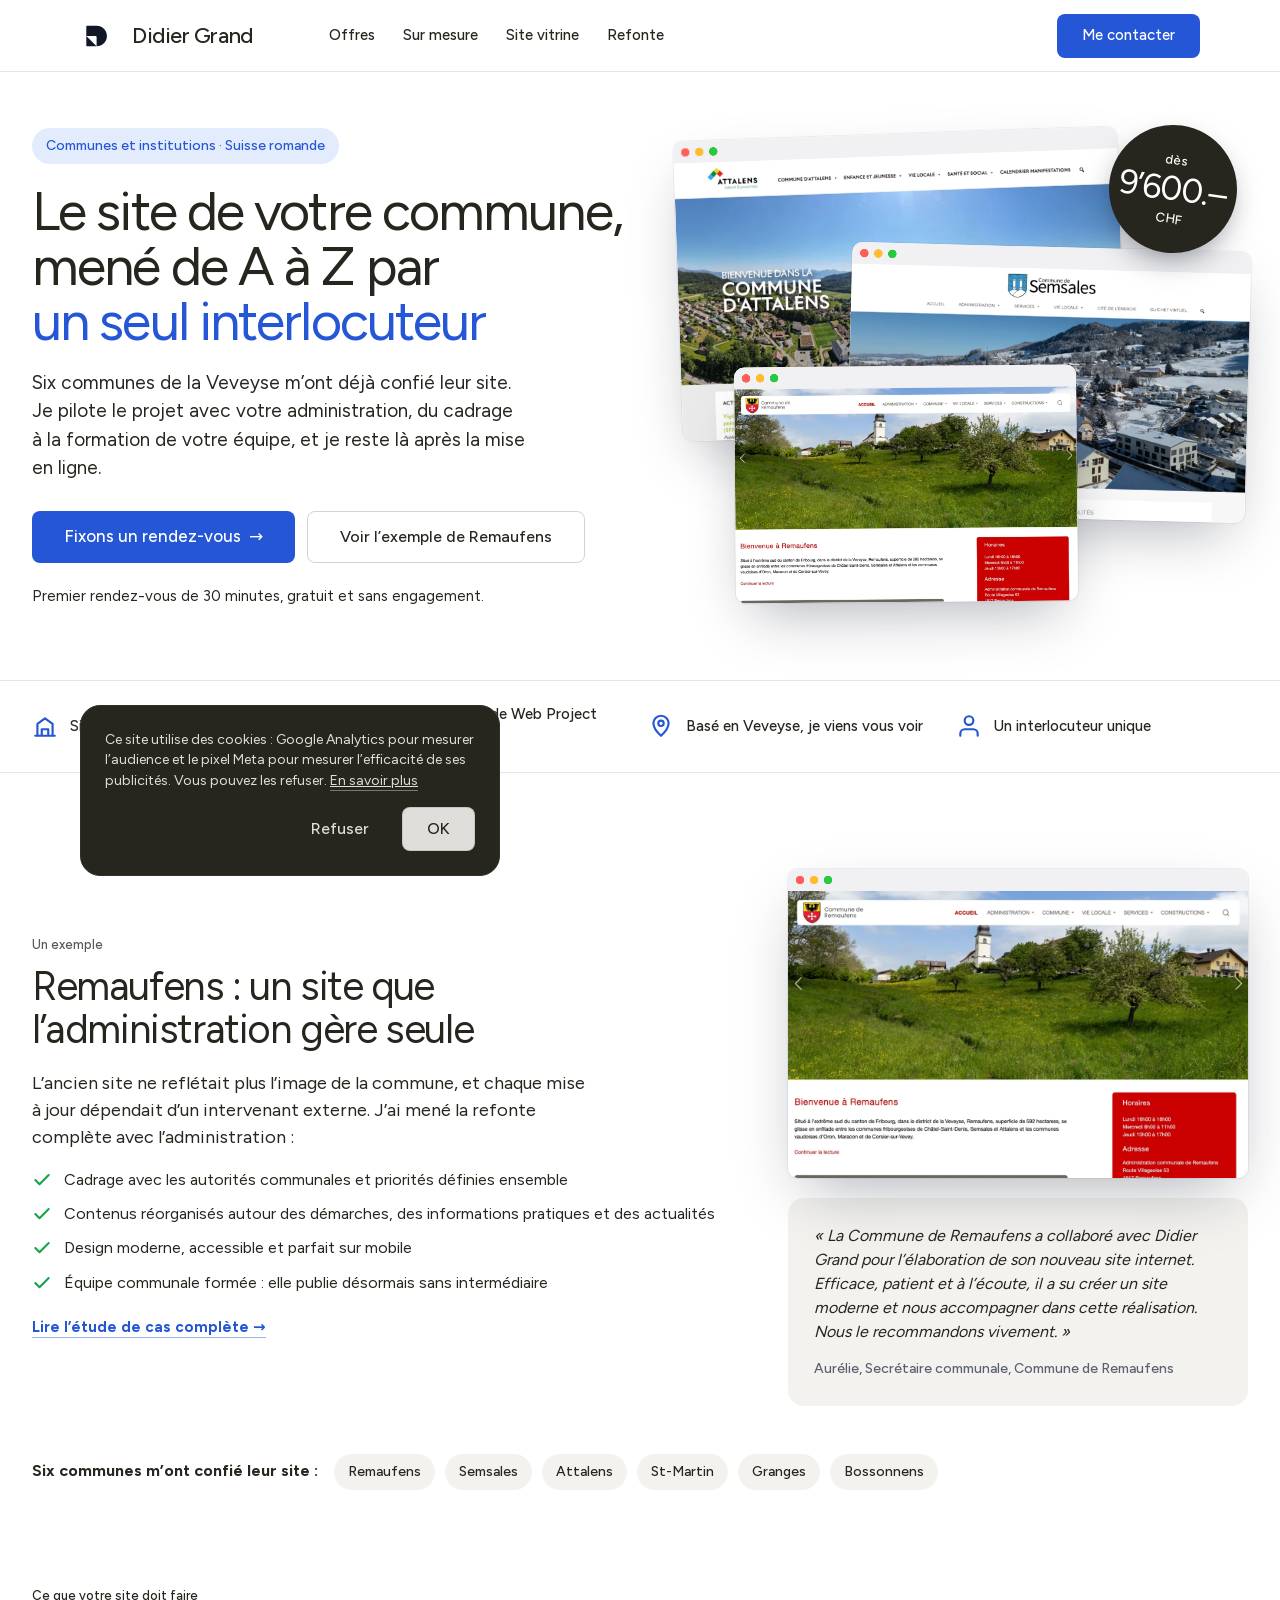
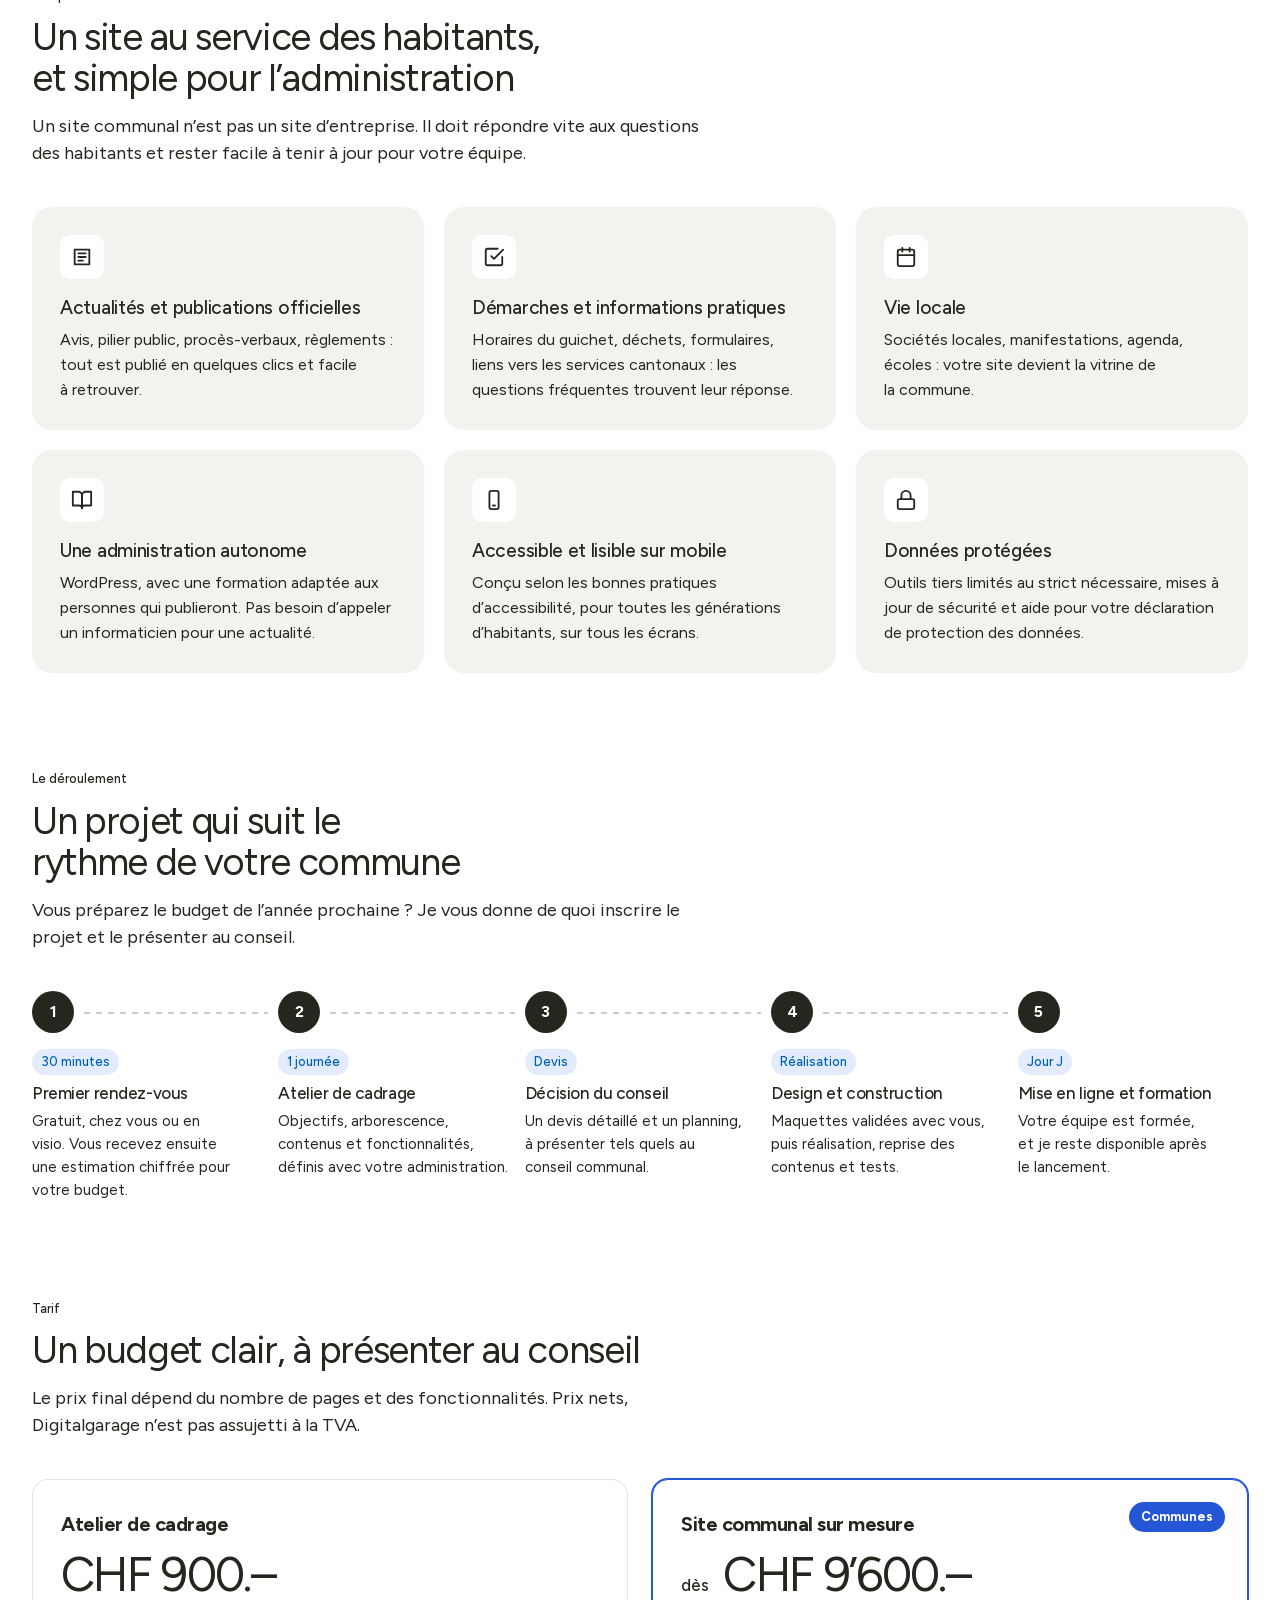
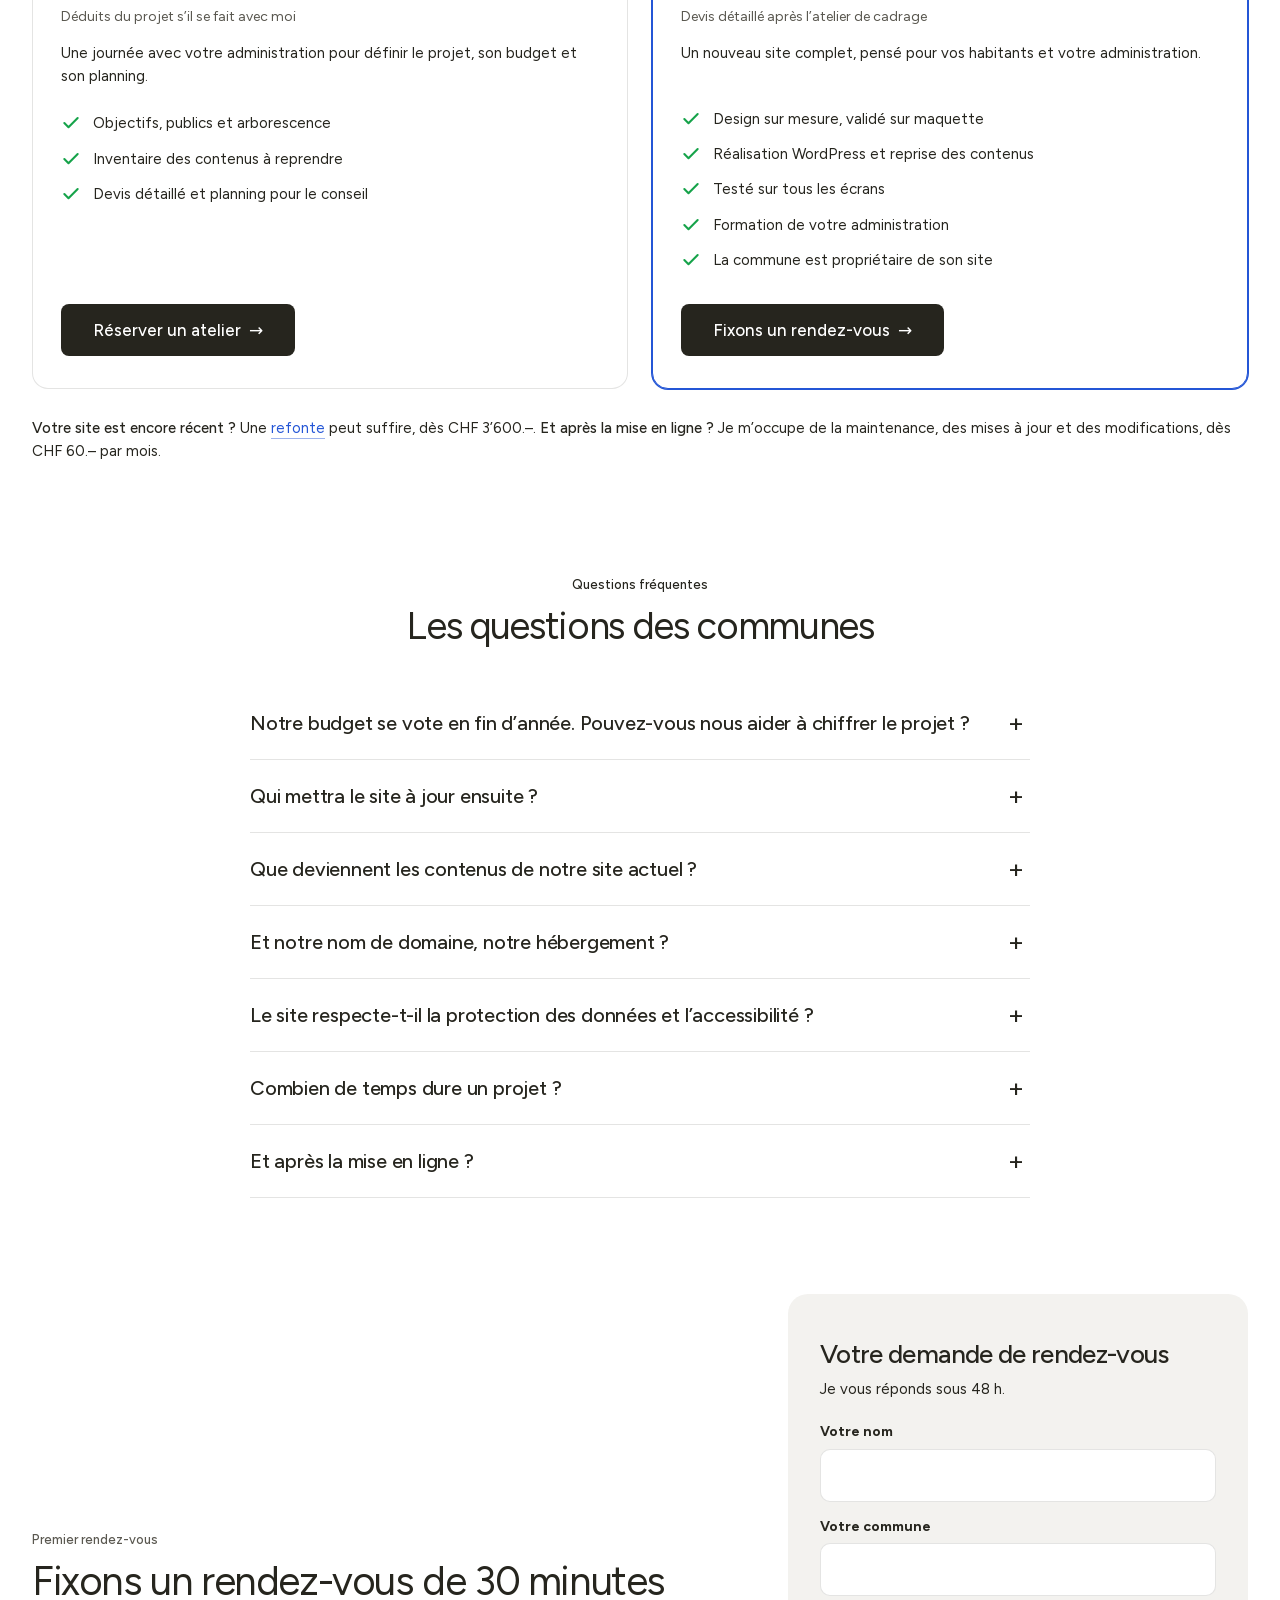
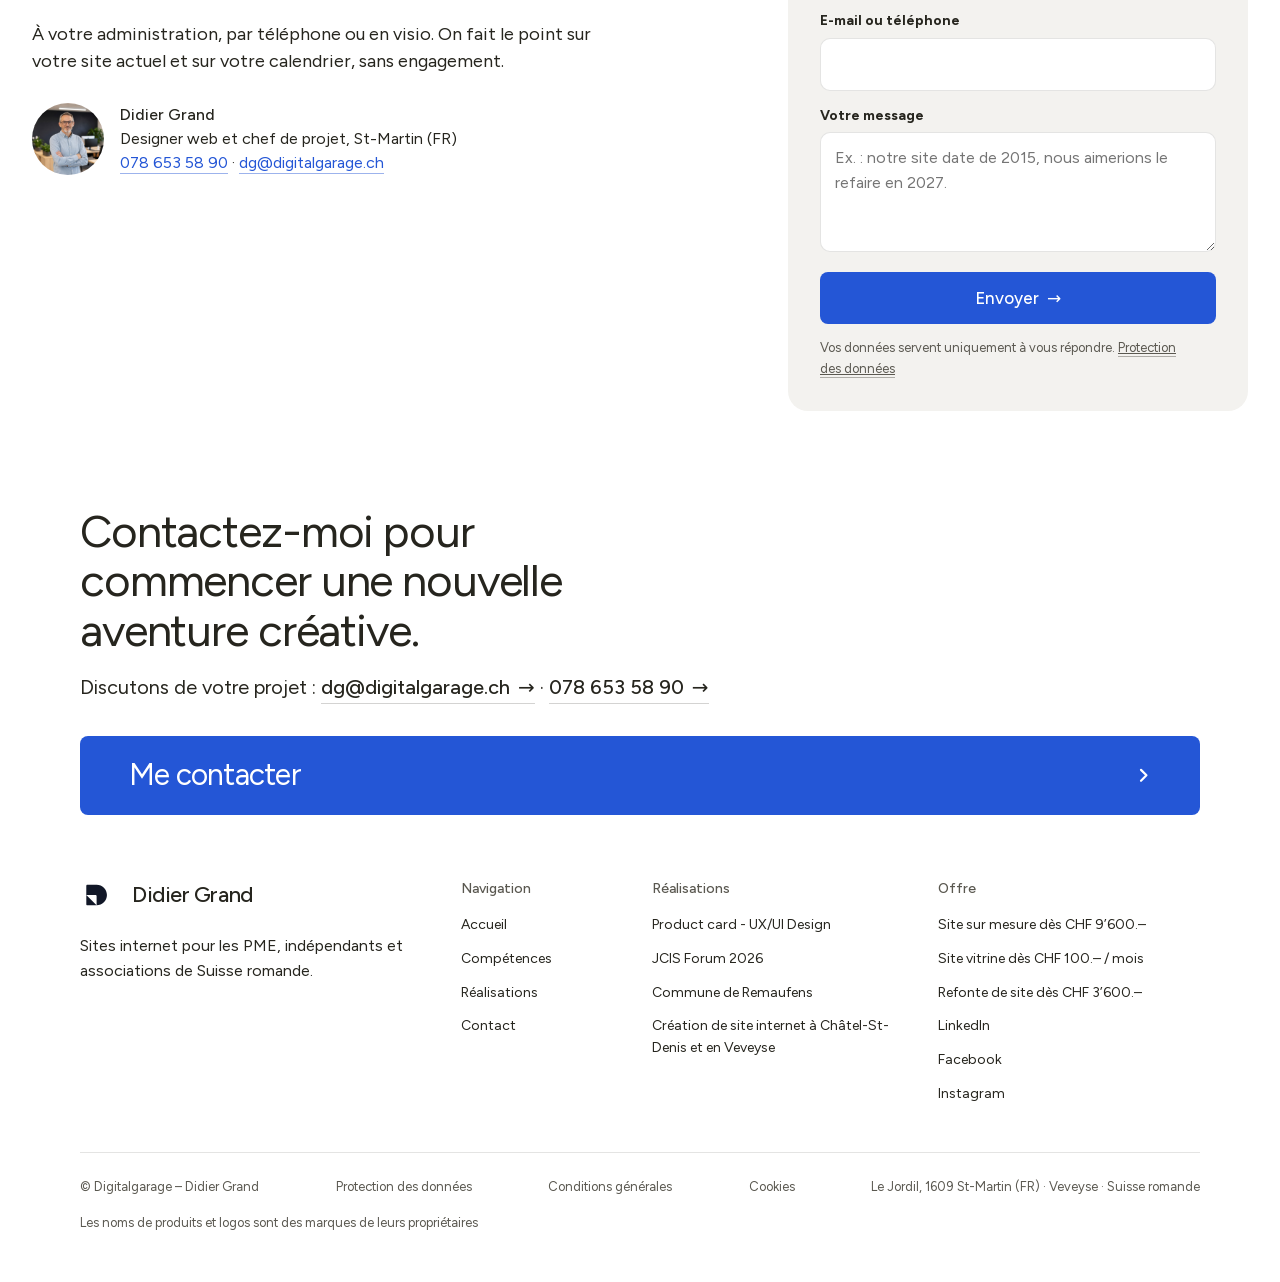
==== communes.html @ c56b4d57 "add page communes" ====
<!doctype html>
<html lang="fr" data-type="service" data-radius="soft" data-buttons="solid" data-motion>
<head>
  <meta charset="utf-8">
  <meta name="viewport" content="width=device-width, initial-scale=1">
  <title>Site internet pour communes en Suisse romande | Digitalgarage</title>
  <meta name="theme-color" content="#ffffff">
  <meta name="description" content="Création et refonte de sites internet communaux en Suisse romande : cadrage avec l’administration, design, réalisation WordPress et formation. Six communes de la Veveyse m’ont confié leur site.">
  <link rel="canonical" href="https://www.digitalgarage.ch/communes">
  <meta property="og:type" content="website">
  <meta property="og:title" content="Le site de votre commune, mené de A à Z par un seul interlocuteur">
  <meta property="og:description" content="Six communes de la Veveyse m’ont confié leur site. Cadrage, design, réalisation et formation de votre administration.">
  <meta property="og:image" content="https://www.digitalgarage.ch/images/og-image.png">
  <meta property="og:url" content="https://www.digitalgarage.ch/communes">
  <meta name="twitter:card" content="summary_large_image">
  <link rel="icon" href="images/favicon.png">
  <link rel="apple-touch-icon" href="images/apple-touch-icon.png">
  <link rel="preload" href="assets/fonts/figtree-latin.woff2" as="font" type="font/woff2" crossorigin>
<link rel="stylesheet" href="assets/fonts/figtree.css">
  <link rel="stylesheet" href="css/vitrine.css?v=18">
  <link rel="stylesheet" href="css/vitrine-theme.css?v=5">
  <script type="application/ld+json">
  {
    "@context": "https://schema.org",
    "@type": "Service",
    "name": "Site internet pour communes",
    "serviceType": "Conception, refonte et gestion de projet de sites communaux",
    "provider": {"@id": "https://www.digitalgarage.ch/#entreprise", "@type": "ProfessionalService", "name": "Digitalgarage", "url": "https://www.digitalgarage.ch/", "telephone": "+41786535890", "email": "dg@digitalgarage.ch", "address": {"@type": "PostalAddress", "addressLocality": "St-Martin", "postalCode": "1609", "addressRegion": "FR", "addressCountry": "CH"}},
    "areaServed": ["Veveyse", "Gruyère", "Glâne", "Canton de Fribourg", "Riviera vaudoise", "Canton de Vaud", "Suisse romande"],
    "audience": { "@type": "Audience", "audienceType": "Communes et institutions publiques" },
    "offers": [
      { "@type": "Offer", "name": "Atelier de cadrage", "price": "900", "priceCurrency": "CHF", "description": "Une journée, déduite si le projet se fait" },
      { "@type": "Offer", "name": "Site communal sur mesure", "price": "9600", "priceCurrency": "CHF", "description": "Prix plancher, devis détaillé après l’atelier de cadrage" }
    ]
  }
  </script>
  <script type="application/ld+json">
{
  "@context": "https://schema.org",
  "@type": "FAQPage",
  "mainEntity": [
    {
      "@type": "Question",
      "name": "Notre budget se vote en fin d’année. Pouvez-vous nous aider à chiffrer le projet ?",
      "acceptedAnswer": {
        "@type": "Answer",
        "text": "Oui. Après un premier rendez-vous, je vous donne une estimation chiffrée pour inscrire le projet au budget. Après l’atelier de cadrage, vous recevez un devis détaillé et un planning que vous pouvez présenter tels quels au conseil communal."
      }
    },
    {
      "@type": "Question",
      "name": "Qui mettra le site à jour ensuite ?",
      "acceptedAnswer": {
        "@type": "Answer",
        "text": "Votre administration. Le site est construit avec WordPress et je forme les personnes qui publieront les actualités, les documents et les avis officiels. C’est ce que fait aujourd’hui l’administration de Remaufens, sans intermédiaire."
      }
    },
    {
      "@type": "Question",
      "name": "Que deviennent les contenus de notre site actuel ?",
      "acceptedAnswer": {
        "@type": "Answer",
        "text": "On les passe en revue ensemble pendant l’atelier de cadrage : ce qui est repris, ce qui est réécrit, ce qui peut disparaître. Je me charge ensuite de l’intégration dans le nouveau site."
      }
    },
    {
      "@type": "Question",
      "name": "Et notre nom de domaine, notre hébergement ?",
      "acceptedAnswer": {
        "@type": "Answer",
        "text": "Vous gardez votre adresse actuelle (par exemple votre-commune.ch). Je m’occupe de la mise en ligne, sur votre hébergement ou sur un hébergement en Suisse."
      }
    },
    {
      "@type": "Question",
      "name": "Le site respecte-t-il la protection des données et l’accessibilité ?",
      "acceptedAnswer": {
        "@type": "Answer",
        "text": "Le site est conçu selon les bonnes pratiques d’accessibilité (contrastes, tailles de texte, navigation au clavier) et adapté aux mobiles. Côté données, je limite les outils tiers au strict nécessaire et je vous aide à mettre à jour votre déclaration de protection des données."
      }
    },
    {
      "@type": "Question",
      "name": "Combien de temps dure un projet ?",
      "acceptedAnswer": {
        "@type": "Answer",
        "text": "Cela dépend de la taille du site et de la disponibilité des contenus. Le planning est fixé pendant l’atelier de cadrage, en tenant compte de vos séances de conseil et de vos échéances."
      }
    },
    {
      "@type": "Question",
      "name": "Et après la mise en ligne ?",
      "acceptedAnswer": {
        "@type": "Answer",
        "text": "Je reste disponible pour la maintenance, les mises à jour et les modifications, dès CHF 60.– par mois. Vous pouvez aussi tout gérer vous-même."
      }
    }
  ]
}
  </script>
  <!-- Pixel Meta de cette page (vide = désactivé). Chargé par js/consent.js après accord du visiteur. -->
  <script>window.META_PIXEL_ID = "29340630575566348";</script>
  <script src="js/consent.js?v=3" defer></script>
</head>
<body class="lp">

<header class="nav">
  <div class="wrap nav__bar">
    <a class="skip-link" href="#top">Aller au contenu</a>
    <a class="nav__logo" href="./" aria-label="Accueil Digitalgarage">
      <svg viewBox="0 0 45 45" aria-hidden="true"><circle cx="22.5" cy="22.5" r="22.5" fill="#fff"/><path d="M8.842 35.587c0 .8.65 1.45 1.45 1.45h13.069L8.842 22.518Z" fill="#111727"/><path d="M23.361 7.998H10.292c-.8 0-1.45.65-1.45 1.45v13.07h13.069c.8 0 1.45.65 1.45 1.45v13.069c8.016 0 14.52-6.504 14.52-14.52 0-8.015-6.504-14.519-14.52-14.519" fill="#111727"/></svg><span class="nav__name">Didier Grand</span></a>
    <nav class="nav__links" aria-label="Navigation principale">
      <div class="nav__item"><a class="nav__link" href="./#offres">Offres</a></div>
      <div class="nav__item"><a class="nav__link" href="site-sur-mesure">Sur mesure</a></div>
      <div class="nav__item"><a class="nav__link" href="site-vitrine">Site vitrine</a></div>
      <div class="nav__item"><a class="nav__link" href="refonte">Refonte</a></div>
          </nav>
    <div class="nav__actions">
      <a class="btn btn--primary" href="contact">Me contacter</a>
    </div>
    <button class="nav__toggle" type="button" aria-expanded="false" aria-label="Menu">
      <svg width="18" height="18" viewBox="0 0 18 18" aria-hidden="true"><path d="M2 5h14M2 13h14" stroke="currentColor" stroke-width="1.6" stroke-linecap="round"/></svg>
    </button>
  </div>
</header>

<main id="top">

  <!-- ============ HERO ============ -->
  <section class="lp-hero">
    <div class="lp-wrap grid">
      <div>
        <span class="chip accent">Communes et institutions · Suisse romande</span>
        <h1>Le site de votre commune, mené de A à Z par <span class="price">un seul interlocuteur</span></h1>
        <p class="sub">Six communes de la Veveyse m’ont déjà confié leur site. Je pilote le projet avec votre administration, du cadrage à la formation de votre équipe, et je reste là après la mise en ligne.</p>
        <div class="actions">
          <a class="btn btn-lg btn-arrow js-cta" data-cta="hero" href="#contact">Fixons un rendez-vous</a>
          <a class="btn-ghost" href="#remaufens">Voir l’exemple de Remaufens</a>
        </div>
        <p class="has-site">Premier rendez-vous de 30 minutes, gratuit et sans engagement.</p>
      </div>

      <div class="stack" aria-hidden="true">
        <div class="browser b1"><img src="images/vitrine/attalens.webp" alt=""></div>
        <div class="browser b2"><img src="images/vitrine/semsales.webp" alt=""></div>
        <div class="browser b3"><img src="images/vitrine/remaufens.webp" alt=""></div>
        <div class="price-badge"><div><span>dès</span><b>9’600.–</b><span>CHF</span></div></div>
      </div>
    </div>
  </section>

  <!-- ============ ATOUTS ============ -->
  <section class="trust" aria-label="Pourquoi me confier le site de votre commune">
    <div class="lp-wrap">
      <ul>
        <li><svg viewBox="0 0 24 24" fill="none" stroke="currentColor" stroke-width="2" stroke-linecap="round" stroke-linejoin="round" aria-hidden="true"><path d="M3 21h18M5 21V10l7-5 7 5v11M9 21v-6h6v6"/></svg>Six communes m’ont confié leur site</li>
        <li><svg viewBox="0 0 24 24" fill="none" stroke="currentColor" stroke-width="2" stroke-linecap="round" stroke-linejoin="round" aria-hidden="true"><path d="M22 10 12 5 2 10l10 5 10-5z"/><path d="M6 12v5c3 2 9 2 12 0v-5"/></svg>Diplôme fédéral de Web Project Manager</li>
        <li><svg viewBox="0 0 24 24" fill="none" stroke="currentColor" stroke-width="2" stroke-linecap="round" stroke-linejoin="round" aria-hidden="true"><path d="M12 21s-7-6.2-7-11.5a7 7 0 0 1 14 0C19 14.8 12 21 12 21z"/><circle cx="12" cy="9.5" r="2.5"/></svg>Basé en Veveyse, je viens vous voir</li>
        <li><svg viewBox="0 0 24 24" fill="none" stroke="currentColor" stroke-width="2" stroke-linecap="round" stroke-linejoin="round" aria-hidden="true"><path d="M20 21v-2a4 4 0 0 0-4-4H8a4 4 0 0 0-4 4v2"/><circle cx="12" cy="7" r="4"/></svg>Un interlocuteur unique</li>
      </ul>
    </div>
  </section>

  <!-- ============ REMAUFENS ============ -->
  <section class="lp-section" id="remaufens">
    <div class="lp-wrap refonte">
      <div class="refonte-txt">
        <p class="eyebrow-sm">Un exemple</p>
        <h2>Remaufens&nbsp;: un site que l’administration gère seule</h2>
        <p class="lead">L’ancien site ne reflétait plus l’image de la commune, et chaque mise à jour dépendait d’un intervenant externe. J’ai mené la refonte complète avec l’administration&nbsp;:</p>
        <ul class="gets"><li><svg viewBox="0 0 24 24" fill="none" stroke="currentColor" stroke-width="2.5" stroke-linecap="round" stroke-linejoin="round" aria-hidden="true"><path d="M20 6 9 17l-5-5"/></svg><span>Cadrage avec les autorités communales et priorités définies ensemble</span></li><li><svg viewBox="0 0 24 24" fill="none" stroke="currentColor" stroke-width="2.5" stroke-linecap="round" stroke-linejoin="round" aria-hidden="true"><path d="M20 6 9 17l-5-5"/></svg><span>Contenus réorganisés autour des démarches, des informations pratiques et des actualités</span></li><li><svg viewBox="0 0 24 24" fill="none" stroke="currentColor" stroke-width="2.5" stroke-linecap="round" stroke-linejoin="round" aria-hidden="true"><path d="M20 6 9 17l-5-5"/></svg><span>Design moderne, accessible et parfait sur mobile</span></li><li><svg viewBox="0 0 24 24" fill="none" stroke="currentColor" stroke-width="2.5" stroke-linecap="round" stroke-linejoin="round" aria-hidden="true"><path d="M20 6 9 17l-5-5"/></svg><span>Équipe communale formée&nbsp;: elle publie désormais sans intermédiaire</span></li></ul>
        <p class="has-site" style="margin-top:22px"><a href="remaufens">Lire l’étude de cas complète →</a></p>
      </div>
      <div class="case-side">
        <a class="work" href="remaufens"><div class="browser"><img src="images/vitrine/remaufens.webp" alt="Site de la Commune de Remaufens" loading="lazy" width="1200" height="824"></div></a>
        <figure class="q">
          <blockquote>«&nbsp;La Commune de Remaufens a collaboré avec Didier Grand pour l’élaboration de son nouveau site internet. Efficace, patient et à l’écoute, il a su créer un site moderne et nous accompagner dans cette réalisation. Nous le recommandons vivement.&nbsp;»</blockquote>
          <figcaption>Aurélie, Secrétaire communale, Commune de Remaufens</figcaption>
        </figure>
      </div>
    </div>
    <div class="lp-wrap">
      <div class="communes">
        <span>Six communes m’ont confié leur site&nbsp;:</span>
        <span class="chip">Remaufens</span><span class="chip">Semsales</span><span class="chip">Attalens</span><span class="chip">St-Martin</span><span class="chip">Granges</span><span class="chip">Bossonnens</span>
      </div>
    </div>
  </section>

  <!-- ============ CE QU'UN SITE COMMUNAL DOIT FAIRE ============ -->
  <section class="lp-section" id="besoins">
    <div class="lp-wrap">
      <div class="lp-head">
        <p class="eyebrow-sm">Ce que votre site doit faire</p>
        <h2>Un site au service des habitants, et simple pour l’administration</h2>
        <p>Un site communal n’est pas un site d’entreprise. Il doit répondre vite aux questions des habitants et rester facile à tenir à jour pour votre équipe.</p>
      </div>
      <div class="features">
        <article class="feature">
          <div class="ico"><svg viewBox="0 0 24 24" fill="none" stroke="currentColor" stroke-width="2" stroke-linecap="round" stroke-linejoin="round" aria-hidden="true"><path d="M4 4h16v16H4z"/><path d="M8 8h8M8 12h8M8 16h5"/></svg></div>
          <h3>Actualités et publications officielles</h3>
          <p>Avis, pilier public, procès-verbaux, règlements&nbsp;: tout est publié en quelques clics et facile à retrouver.</p>
        </article>
        <article class="feature">
          <div class="ico"><svg viewBox="0 0 24 24" fill="none" stroke="currentColor" stroke-width="2" stroke-linecap="round" stroke-linejoin="round" aria-hidden="true"><path d="M9 11l3 3L22 4"/><path d="M21 12v7a2 2 0 0 1-2 2H5a2 2 0 0 1-2-2V5a2 2 0 0 1 2-2h11"/></svg></div>
          <h3>Démarches et informations pratiques</h3>
          <p>Horaires du guichet, déchets, formulaires, liens vers les services cantonaux&nbsp;: les questions fréquentes trouvent leur réponse.</p>
        </article>
        <article class="feature">
          <div class="ico"><svg viewBox="0 0 24 24" fill="none" stroke="currentColor" stroke-width="2" stroke-linecap="round" stroke-linejoin="round" aria-hidden="true"><rect x="3" y="4" width="18" height="18" rx="2"/><path d="M16 2v4M8 2v4M3 10h18"/></svg></div>
          <h3>Vie locale</h3>
          <p>Sociétés locales, manifestations, agenda, écoles&nbsp;: votre site devient la vitrine de la commune.</p>
        </article>
        <article class="feature">
          <div class="ico"><svg viewBox="0 0 24 24" fill="none" stroke="currentColor" stroke-width="2" stroke-linecap="round" stroke-linejoin="round" aria-hidden="true"><path d="M2 3h6a4 4 0 0 1 4 4v14a3 3 0 0 0-3-3H2z"/><path d="M22 3h-6a4 4 0 0 0-4 4v14a3 3 0 0 1 3-3h7z"/></svg></div>
          <h3>Une administration autonome</h3>
          <p>WordPress, avec une formation adaptée aux personnes qui publieront. Pas besoin d’appeler un informaticien pour une actualité.</p>
        </article>
        <article class="feature">
          <div class="ico"><svg viewBox="0 0 24 24" fill="none" stroke="currentColor" stroke-width="2" stroke-linecap="round" stroke-linejoin="round" aria-hidden="true"><rect x="7" y="2" width="10" height="20" rx="2"/><path d="M11 18h2"/></svg></div>
          <h3>Accessible et lisible sur mobile</h3>
          <p>Conçu selon les bonnes pratiques d’accessibilité, pour toutes les générations d’habitants, sur tous les écrans.</p>
        </article>
        <article class="feature">
          <div class="ico"><svg viewBox="0 0 24 24" fill="none" stroke="currentColor" stroke-width="2" stroke-linecap="round" stroke-linejoin="round" aria-hidden="true"><rect x="3" y="11" width="18" height="11" rx="2"/><path d="M7 11V7a5 5 0 0 1 10 0v4"/></svg></div>
          <h3>Données protégées</h3>
          <p>Outils tiers limités au strict nécessaire, mises à jour de sécurité et aide pour votre déclaration de protection des données.</p>
        </article>
      </div>
    </div>
  </section>

  <!-- ============ DÉROULEMENT ============ -->
  <section class="lp-section" id="deroulement">
    <div class="lp-wrap">
      <div class="lp-head">
        <p class="eyebrow-sm">Le déroulement</p>
        <h2>Un projet qui suit le rythme de votre commune</h2>
        <p>Vous préparez le budget de l’année prochaine&nbsp;? Je vous donne de quoi inscrire le projet et le présenter au conseil.</p>
      </div>
      <ol class="steps">
        <li class="step"><span class="when">30 minutes</span><h3>Premier rendez-vous</h3><p>Gratuit, chez vous ou en visio. Vous recevez ensuite une estimation chiffrée pour votre budget.</p></li>
        <li class="step"><span class="when">1 journée</span><h3>Atelier de cadrage</h3><p>Objectifs, arborescence, contenus et fonctionnalités, définis avec votre administration.</p></li>
        <li class="step"><span class="when">Devis</span><h3>Décision du conseil</h3><p>Un devis détaillé et un planning, à présenter tels quels au conseil communal.</p></li>
        <li class="step"><span class="when">Réalisation</span><h3>Design et construction</h3><p>Maquettes validées avec vous, puis réalisation, reprise des contenus et tests.</p></li>
        <li class="step"><span class="when">Jour J</span><h3>Mise en ligne et formation</h3><p>Votre équipe est formée, et je reste disponible après le lancement.</p></li>
      </ol>
    </div>
  </section>

  <!-- ============ TARIF ============ -->
  <section class="lp-section" id="tarif">
    <div class="lp-wrap">
      <div class="lp-head">
        <p class="eyebrow-sm">Tarif</p>
        <h2>Un budget clair, à présenter au conseil</h2>
        <p>Le prix final dépend du nombre de pages et des fonctionnalités. Prix nets, Digitalgarage n’est pas assujetti à la TVA.</p>
      </div>
      <div class="pricing pricing--duo">
        <div class="plan">
          <h3>Atelier de cadrage</h3>
          <div class="amount">CHF 900.–</div>
          <p class="billing">Déduits du projet s’il se fait avec moi</p>
          <p class="desc">Une journée avec votre administration pour définir le projet, son budget et son planning.</p>
          <ul><li><svg viewBox="0 0 24 24" fill="none" stroke="currentColor" stroke-width="2.5" stroke-linecap="round" stroke-linejoin="round" aria-hidden="true"><path d="M20 6 9 17l-5-5"/></svg><span>Objectifs, publics et arborescence</span></li><li><svg viewBox="0 0 24 24" fill="none" stroke="currentColor" stroke-width="2.5" stroke-linecap="round" stroke-linejoin="round" aria-hidden="true"><path d="M20 6 9 17l-5-5"/></svg><span>Inventaire des contenus à reprendre</span></li><li><svg viewBox="0 0 24 24" fill="none" stroke="currentColor" stroke-width="2.5" stroke-linecap="round" stroke-linejoin="round" aria-hidden="true"><path d="M20 6 9 17l-5-5"/></svg><span>Devis détaillé et planning pour le conseil</span></li></ul>
          <a class="btn btn-lg btn-arrow js-cta" data-cta="tarif-atelier" href="#contact">Réserver un atelier</a>
        </div>
        <div class="plan is-main">
          <span class="tag">Communes</span><h3>Site communal sur mesure</h3>
          <div class="amount"><small>dès</small> CHF 9’600.–</div>
          <p class="billing">Devis détaillé après l’atelier de cadrage</p>
          <p class="desc">Un nouveau site complet, pensé pour vos habitants et votre administration.</p>
          <ul><li><svg viewBox="0 0 24 24" fill="none" stroke="currentColor" stroke-width="2.5" stroke-linecap="round" stroke-linejoin="round" aria-hidden="true"><path d="M20 6 9 17l-5-5"/></svg><span>Design sur mesure, validé sur maquette</span></li><li><svg viewBox="0 0 24 24" fill="none" stroke="currentColor" stroke-width="2.5" stroke-linecap="round" stroke-linejoin="round" aria-hidden="true"><path d="M20 6 9 17l-5-5"/></svg><span>Réalisation WordPress et reprise des contenus</span></li><li><svg viewBox="0 0 24 24" fill="none" stroke="currentColor" stroke-width="2.5" stroke-linecap="round" stroke-linejoin="round" aria-hidden="true"><path d="M20 6 9 17l-5-5"/></svg><span>Testé sur tous les écrans</span></li><li><svg viewBox="0 0 24 24" fill="none" stroke="currentColor" stroke-width="2.5" stroke-linecap="round" stroke-linejoin="round" aria-hidden="true"><path d="M20 6 9 17l-5-5"/></svg><span>Formation de votre administration</span></li><li><svg viewBox="0 0 24 24" fill="none" stroke="currentColor" stroke-width="2.5" stroke-linecap="round" stroke-linejoin="round" aria-hidden="true"><path d="M20 6 9 17l-5-5"/></svg><span>La commune est propriétaire de son site</span></li></ul>
          <a class="btn btn-lg btn-arrow js-cta" data-cta="tarif-projet" href="#contact">Fixons un rendez-vous</a>
        </div>
      </div>
      <p class="works-note"><b>Votre site est encore récent&nbsp;?</b> Une <a href="refonte">refonte</a> peut suffire, dès CHF 3’600.–. <b>Et après la mise en ligne&nbsp;?</b> Je m’occupe de la maintenance, des mises à jour et des modifications, dès CHF 60.– par mois.</p>
    </div>
  </section>

  <!-- ============ FAQ ============ -->
  <section class="lp-section" id="faq">
    <div class="lp-wrap">
      <div class="lp-head center">
        <p class="eyebrow-sm">Questions fréquentes</p>
        <h2>Les questions des communes</h2>
      </div>
      <div class="lp-faq">
        <details>
          <summary>Notre budget se vote en fin d’année. Pouvez-vous nous aider à chiffrer le projet&nbsp;?</summary>
          <p>Oui. Après un premier rendez-vous, je vous donne une estimation chiffrée pour inscrire le projet au budget. Après l’atelier de cadrage, vous recevez un devis détaillé et un planning que vous pouvez présenter tels quels au conseil communal.</p>
        </details>
        <details>
          <summary>Qui mettra le site à jour ensuite&nbsp;?</summary>
          <p>Votre administration. Le site est construit avec WordPress et je forme les personnes qui publieront les actualités, les documents et les avis officiels. C’est ce que fait aujourd’hui l’administration de Remaufens, sans intermédiaire.</p>
        </details>
        <details>
          <summary>Que deviennent les contenus de notre site actuel&nbsp;?</summary>
          <p>On les passe en revue ensemble pendant l’atelier de cadrage&nbsp;: ce qui est repris, ce qui est réécrit, ce qui peut disparaître. Je me charge ensuite de l’intégration dans le nouveau site.</p>
        </details>
        <details>
          <summary>Et notre nom de domaine, notre hébergement&nbsp;?</summary>
          <p>Vous gardez votre adresse actuelle (par exemple votre-commune.ch). Je m’occupe de la mise en ligne, sur votre hébergement ou sur un hébergement en Suisse.</p>
        </details>
        <details>
          <summary>Le site respecte-t-il la protection des données et l’accessibilité&nbsp;?</summary>
          <p>Le site est conçu selon les bonnes pratiques d’accessibilité (contrastes, tailles de texte, navigation au clavier) et adapté aux mobiles. Côté données, je limite les outils tiers au strict nécessaire et je vous aide à mettre à jour votre déclaration de protection des données.</p>
        </details>
        <details>
          <summary>Combien de temps dure un projet&nbsp;?</summary>
          <p>Cela dépend de la taille du site et de la disponibilité des contenus. Le planning est fixé pendant l’atelier de cadrage, en tenant compte de vos séances de conseil et de vos échéances.</p>
        </details>
        <details>
          <summary>Et après la mise en ligne&nbsp;?</summary>
          <p>Je reste disponible pour la maintenance, les mises à jour et les modifications, dès CHF 60.– par mois. Vous pouvez aussi tout gérer vous-même.</p>
        </details>
      </div>
    </div>
  </section>

  <!-- ============ CONTACT ============ -->
  <section class="lp-section" id="parlons">
    <div class="lp-wrap refonte">
      <div class="refonte-txt">
        <p class="eyebrow-sm">Premier rendez-vous</p>
        <h2>Fixons un rendez-vous de 30 minutes</h2>
        <p class="lead">À votre administration, par téléphone ou en visio. On fait le point sur votre site actuel et sur votre calendrier, sans engagement.</p>
        <div class="direct">
          <img src="images/didier-grand.jpg" alt="Portrait de Didier Grand" width="72" height="72" loading="lazy">
          <p><b>Didier Grand</b><br>Designer web et chef de projet, St-Martin (FR)<br><a href="tel:+41786535890">078 653 58 90</a> · <a href="mailto:dg@digitalgarage.ch">dg@digitalgarage.ch</a></p>
        </div>
      </div>
      <div class="diag" id="contact">
        <form class="js-mini" action="diagnostic.php" method="post" novalidate data-lead="projet-commune">
          <h3>Votre demande de rendez-vous</h3>
          <p>Je vous réponds sous 48&nbsp;h.</p>
          <label>Votre nom<input type="text" name="nom" autocomplete="name" required></label>
          <label>Votre commune<input type="text" name="entreprise" autocomplete="organization" required></label>
          <label>E-mail ou téléphone<input type="text" name="contact" autocomplete="email" required></label>
          <label>Votre message<textarea name="message" required placeholder="Ex. : notre site date de 2015, nous aimerions le refaire en 2027."></textarea></label>
          <input type="hidden" name="type" value="projet">
          <input type="hidden" name="origine" class="js-origine" value="page communes">
          <input type="hidden" name="page" value="communes">
          <label class="hp" aria-hidden="true">Ne pas remplir<input type="text" name="societe_web" tabindex="-1" autocomplete="off"></label>
          <button class="btn btn-lg btn-arrow" type="submit">Envoyer</button>
          <p class="msg" role="status" aria-live="polite"></p>
          <noscript><p class="msg">Ce formulaire a besoin de JavaScript. Écrivez-moi à <a href="mailto:dg@digitalgarage.ch">dg@digitalgarage.ch</a> ou appelez le 078 653 58 90.</p></noscript>
          <p class="fine">Vos données servent uniquement à vous répondre. <a href="confidentialite">Protection des données</a></p>
        </form>
        <div class="diag-ok mini-ok" hidden>
          <span class="ok-ico" aria-hidden="true">✓</span>
          <h3>Merci, c’est noté&nbsp;!</h3>
          <p>Je vous réponds sous 48&nbsp;h pour fixer notre rendez-vous.</p>
        </div>
      </div>
    </div>
  </section>

</main>

<div class="sticky-cta" id="sticky-cta">
  <p class="t"><b>Site pour communes</b>Réponse sous 48&nbsp;h</p>
  <a class="btn js-cta" data-cta="sticky" href="#contact">Rendez-vous</a>
</div>

<footer class="footer closing" aria-labelledby="close-h">
  <div class="wrap">
    <div class="closing__cta close--type">
      <div class="section-head">
        <h2 id="close-h">Contactez-moi pour commencer une nouvelle aventure créative.</h2>
        <p>Discutons de votre projet&nbsp;: <a class="link" href="mailto:dg@digitalgarage.ch">dg@digitalgarage.ch</a> · <a class="link" href="tel:+41786535890">078 653 58 90</a></p>
      </div>
      <a class="btn btn--primary btn--xl btn--wide" href="contact">Me contacter<svg class="m-arrow" viewBox="0 0 12 12" aria-hidden="true"><path class="m-arrow__stem" d="M1 6h8"/><path class="m-arrow__head" d="M4.5 2.5 8 6l-3.5 3.5"/></svg></a>
    </div>
    <div class="closing__links">
      <div class="grid">
        <div class="span-4 stack-4">
          <a class="nav__logo" href="./"><svg viewBox="0 0 45 45" aria-hidden="true"><circle cx="22.5" cy="22.5" r="22.5" fill="#fff"/><path d="M8.842 35.587c0 .8.65 1.45 1.45 1.45h13.069L8.842 22.518Z" fill="#111727"/><path d="M23.361 7.998H10.292c-.8 0-1.45.65-1.45 1.45v13.07h13.069c.8 0 1.45.65 1.45 1.45v13.069c8.016 0 14.52-6.504 14.52-14.52 0-8.015-6.504-14.519-14.52-14.519" fill="#111727"/></svg>Didier Grand</a>
          <p>Sites internet pour les PME, indépendants et associations de Suisse romande.</p>
        </div>
        <div class="span-2 footer__col"><h3>Navigation</h3><ul><li><a href="./">Accueil</a></li><li><a href="./#competences">Compétences</a></li><li><a href="./#realisations">Réalisations</a></li><li><a href="contact">Contact</a></li></ul></div>
        <div class="span-3 footer__col"><h3>Réalisations</h3><ul><li><a href="projet-scott-product-card">Product card - UX/UI Design</a></li><li><a href="site-web-jcis-forum-2026">JCIS Forum 2026</a></li><li><a href="remaufens">Commune de Remaufens</a></li><li><a href="conception-site-web-chatel-st-denis-veveyse">Création de site internet à Châtel-St-Denis et en Veveyse</a></li></ul></div>
        <div class="span-3 footer__col"><h3>Offre</h3><ul><li><a href="site-sur-mesure">Site sur mesure dès CHF 9’600.–</a></li><li><a href="site-vitrine">Site vitrine dès CHF 100.– / mois</a></li><li><a href="refonte">Refonte de site dès CHF 3’600.–</a></li><li><a href="https://www.linkedin.com/in/didiergrand/" target="_blank" rel="noopener">LinkedIn</a></li><li><a href="https://www.facebook.com/digitalgarage.ch" target="_blank" rel="noopener">Facebook</a></li><li><a href="https://www.instagram.com/digitalgarage.ch/" target="_blank" rel="noopener">Instagram</a></li></ul></div>
      </div>
      <div class="footer__legal">
        <span>© Digitalgarage – Didier Grand</span>
        <a href="confidentialite">Protection des données</a>
        <a href="conditions-generales">Conditions générales</a>
        <a href="#cookies" id="cookies">Cookies</a>
        <span>Le Jordil, 1609 St-Martin (FR) · Veveyse · Suisse romande</span>
        <span>Les noms de produits et logos sont des marques de leurs propriétaires</span>
      </div>
    </div>
  </div>
</footer>

<script>
  // Suivi des clics (fonctionne si le pixel Meta ou Google Analytics est installé).
  document.querySelectorAll(".js-cta").forEach(a => a.addEventListener("click", e => {
    const where = a.dataset.cta;
    if (window.fbq) fbq("trackCustom", "ClicProjet", { content_name: "communes", placement: where });
    if (window.gtag) gtag("event", "select_content", { content_type: "cta", event_category: "communes", event_label: where });
    // descend au formulaire et place le curseur dans le premier champ
    const form = document.querySelector("#contact form");
    if (!form || form.hidden || a.getAttribute("href") !== "#contact") return;
    e.preventDefault();
    document.getElementById("contact").scrollIntoView({ behavior: "smooth", block: "center" });
    setTimeout(() => form.nom.focus({ preventScroll: true }), 500);
  }));

  // Formulaire de projet : envoi sans quitter la page
  (function () {
    const q = new URLSearchParams(location.search);
    const debut = Date.now(); // sert à écarter les robots qui envoient en moins de 3 secondes
    document.querySelectorAll(".js-mini").forEach(form => {
      const box = form.parentElement, msg = form.querySelector(".msg"), btn = form.querySelector("button[type=submit]");
      const label = btn.textContent;
      if (q.get("utm_campaign")) form.querySelector(".js-origine").value = "pub " + q.get("utm_campaign");
      // Lien personnalisé de l'e-mail de prospection : communes?c=attalens -> « page communes · attalens »
      const c = (q.get("c") || "").toLowerCase().replace(/[^a-z0-9-]/g, "").slice(0, 30);
      if (c) form.querySelector(".js-origine").value = "page communes · " + c;
      const done = () => { form.hidden = true; box.querySelector(".mini-ok").hidden = false; };
      if (q.get("envoi") === "ok" && location.hash === "#" + box.id) done();

      form.addEventListener("submit", async e => {
        e.preventDefault();
        msg.textContent = "";
        const empty = [...form.querySelectorAll("[required]")].find(i => !i.value.trim());
        if (empty) { msg.textContent = "Merci de remplir tous les champs."; empty.focus(); return; }
        btn.disabled = true; btn.textContent = "Envoi…";
        try {
          const body = new FormData(form);
          body.append("duree", Date.now() - debut);
          const r = await fetch(form.action, { method: "POST", body, headers: { Accept: "application/json" } });
          const data = await r.json();
          if (!data.ok) throw { serveur: data.message };
          done();
          if (window.fbq) fbq("track", "Lead", { content_name: form.dataset.lead });
          if (window.gtag) gtag("event", "generate_lead", { event_category: form.dataset.lead });
        } catch (err) {
          if (err && err.serveur) msg.textContent = err.serveur;
          else msg.innerHTML = "L’envoi n’a pas fonctionné. Vous pouvez aussi m’écrire à <a href=\"mailto:dg@digitalgarage.ch\">dg@digitalgarage.ch</a> ou appeler le <a href=\"tel:+41786535890\">078 653 58 90</a>.";
          btn.disabled = false; btn.textContent = label;
        }
      });
    });
  })();

  // Barre d'action mobile : apparaît après le premier écran, se cache sur le formulaire et le CTA final
  (function () {
    const bar = document.getElementById("sticky-cta");
    const watch = [document.querySelector(".lp-hero"), document.getElementById("contact"), document.querySelector(".final")].filter(Boolean);
    if (!("IntersectionObserver" in window)) { bar.classList.add("show"); return; }
    const seen = new Map();
    const io = new IntersectionObserver(entries => {
      entries.forEach(e => seen.set(e.target, e.isIntersecting));
      bar.classList.toggle("show", ![...seen.values()].some(Boolean));
    });
    watch.forEach(el => { seen.set(el, el === watch[0]); io.observe(el); });
  })();
</script>

<script src="js/site.js?v=1" defer></script>
<script type="module" src="assets/system.js"></script>
<script type="module" src="assets/motion/motion.js"></script>
</body>
</html>
---- assets/fonts/figtree.css ----
/* latin-ext */
@font-face {
  font-family: 'Figtree';
  font-style: normal;
  font-weight: 400 700;
  font-display: swap;
  src: url(figtree-latin-ext.woff2) format('woff2');
  unicode-range: U+0100-02BA, U+02BD-02C5, U+02C7-02CC, U+02CE-02D7, U+02DD-02FF, U+0304, U+0308, U+0329, U+1D00-1DBF, U+1E00-1E9F, U+1EF2-1EFF, U+2020, U+20A0-20AB, U+20AD-20C4, U+2113, U+2C60-2C7F, U+A720-A7FF;
}
/* latin */
@font-face {
  font-family: 'Figtree';
  font-style: normal;
  font-weight: 400 700;
  font-display: swap;
  src: url(figtree-latin.woff2) format('woff2');
  unicode-range: U+0000-00FF, U+0131, U+0152-0153, U+02BB-02BC, U+02C6, U+02DA, U+02DC, U+0304, U+0308, U+0329, U+2000-206F, U+20AC, U+2122, U+2191, U+2193, U+2212, U+2215, U+FEFF, U+FFFD;
}
---- css/vitrine.css ----
/* Landing page « Site vitrine » — complète style.css */

:root {
  --accent: #0a8cff;
  --accent-soft: #e8f3ff;
  --ok: #16a34a;
  --line: #e7e7ea;
}

.lp section { scroll-margin-top: 72px; }
.lp-wrap { max-width: var(--max); margin: 0 auto; padding: 0 32px; }

.chip {
  display: inline-flex; align-items: center; gap: 8px;
  font-size: 14px; font-weight: 500; letter-spacing: 0;
  background: var(--card); color: var(--ink);
  padding: 7px 14px; border-radius: 999px;
}
.chip.accent { background: var(--accent-soft); color: #0060b8; }
.dot {
  width: 9px; height: 9px; border-radius: 50%; background: var(--ok); flex-shrink: 0;
  box-shadow: 0 0 0 0 rgba(22, 163, 74, .5); animation: pulse 2s infinite;
}
@keyframes pulse {
  0% { box-shadow: 0 0 0 0 rgba(22, 163, 74, .45); }
  70% { box-shadow: 0 0 0 9px rgba(22, 163, 74, 0); }
  100% { box-shadow: 0 0 0 0 rgba(22, 163, 74, 0); }
}
@media (prefers-reduced-motion: reduce) { .dot { animation: none; } }

.btn-lg { padding: 16px 30px; font-size: 17px; }
.btn-ghost {
  display: inline-block; padding: 15px 26px; border-radius: var(--radius);
  border: 1.5px solid var(--ink); color: var(--ink); font-weight: 700;
}
.btn-ghost:hover { background: var(--card); text-decoration: none; }
.btn-light { background: var(--white); color: var(--ink); }
.btn-arrow::after { content: " →"; }

/* ---------- Hero ---------- */
.lp-hero { padding: 56px 0 72px; overflow: hidden; }
.lp-hero .grid { display: grid; grid-template-columns: 1.05fr 1fr; gap: 48px; align-items: center; }
.lp-hero h1 {
  font-size: 54px; font-weight: 900; line-height: 1.02; letter-spacing: -0.5px;
  font-feature-settings: "cv01", "cv05", "cv09", "cv11", "ss03";
  margin: 20px 0 20px;
}
.lp-hero h1 .price { color: var(--accent); white-space: nowrap; }
.lp-hero .sub { font-size: 19px; line-height: 1.5; font-weight: 400; max-width: 520px; margin-bottom: 28px; }
.lp-hero .actions { display: flex; flex-wrap: wrap; gap: 12px; margin-bottom: 22px; }
.lp-hero .fine { font-size: 14px; color: #6b6f7a; font-weight: 400; margin: 0; }

.stack { position: relative; aspect-ratio: 1 / .82; }
.browser {
  position: absolute; background: var(--white); border-radius: 10px; overflow: hidden;
  box-shadow: 0 24px 60px -18px rgba(17, 23, 39, .35), 0 0 0 1px rgba(17, 23, 39, .06);
}
.browser::before {
  content: ""; display: block; height: 22px; background: #f1f1f3;
  background-image: radial-gradient(circle at 12px 11px, #ff5f57 4px, transparent 4.5px),
    radial-gradient(circle at 26px 11px, #febc2e 4px, transparent 4.5px),
    radial-gradient(circle at 40px 11px, #28c840 4px, transparent 4.5px);
}
.browser img { width: 100%; aspect-ratio: 16 / 10; object-fit: cover; object-position: top; }
.stack .b1 { width: 78%; left: 0; top: 0; z-index: 1; transform: rotate(-2deg); }
.stack .b2 { width: 70%; right: 0; top: 24%; z-index: 2; transform: rotate(1.5deg); }
.stack .b3 { width: 60%; left: 10%; bottom: 0; z-index: 3; transform: rotate(-.5deg); }
.price-badge {
  position: absolute; z-index: 4; right: 2%; top: -2%;
  width: 128px; height: 128px; border-radius: 50%;
  background: var(--ink); color: var(--white);
  display: grid; place-content: center; text-align: center; transform: rotate(8deg);
  box-shadow: 0 12px 30px -8px rgba(17, 23, 39, .5);
}
.price-badge b { font-size: 34px; font-weight: 900; line-height: 1; display: block; }
.price-badge span { font-size: 13px; font-weight: 500; }

/* ---------- Bandeau atouts ---------- */
.trust { border-top: 1px solid var(--line); border-bottom: 1px solid var(--line); }
.trust ul {
  list-style: none; margin: 0; padding: 22px 0;
  display: grid; grid-template-columns: repeat(4, 1fr); gap: 16px;
}
.trust li { display: flex; align-items: center; gap: 12px; font-weight: 500; font-size: 15px; letter-spacing: 0; }
.trust svg { width: 26px; height: 26px; color: var(--accent); flex-shrink: 0; }

/* ---------- Sections ---------- */
.lp-section { padding: 96px 0 0; }
.lp-head { max-width: 680px; margin-bottom: 40px; }
.lp-head.center { margin-left: auto; margin-right: auto; text-align: center; }
.lp-head .eyebrow-sm {
  font-size: 13px; font-weight: 700; letter-spacing: 1.2px; text-transform: uppercase; color: var(--accent);
  margin-bottom: 12px;
}
.lp-head h2 {
  font-size: 38px; font-weight: 900; line-height: 1.08; letter-spacing: 0;
  font-feature-settings: "cv01", "cv05", "cv09", "cv11", "ss03"; margin-bottom: 14px;
}
.lp-head p { font-size: 18px; line-height: 1.5; font-weight: 400; color: #3b4152; margin: 0; }

/* Inclus */
.features { display: grid; grid-template-columns: repeat(3, 1fr); gap: 20px; }
.feature { background: var(--card); border-radius: 12px; padding: 28px; }
.feature .ico {
  width: 44px; height: 44px; border-radius: 10px; background: var(--white);
  display: grid; place-items: center; margin-bottom: 18px; color: var(--ink);
}
.feature .ico svg { width: 22px; height: 22px; }
.feature h3 { font-size: 19px; font-weight: 700; letter-spacing: -0.3px; margin-bottom: 8px; }
.feature p { margin: 0; }

/* Modèles de page */
.templates { display: grid; grid-template-columns: repeat(5, 1fr); gap: 14px; margin-top: 20px; }
.tpl { border: 1.5px solid var(--line); border-radius: 12px; padding: 16px; }
.tpl .wire { height: 92px; border-radius: 6px; background: var(--card); margin-bottom: 14px; position: relative; overflow: hidden; }
.tpl .wire i { position: absolute; background: #dcdde2; border-radius: 3px; }
.tpl h3 { font-size: 16px; font-weight: 700; margin-bottom: 2px; }
.tpl p { font-size: 14px; margin: 0; color: #5b6070; }
.unlimited { margin-top: 18px; font-weight: 500; }
.unlimited strong { color: var(--accent); }

/* Étapes */
.steps { list-style: none; margin: 0; padding: 0; display: grid; grid-template-columns: repeat(5, 1fr); gap: 16px; counter-reset: s; }
.step { position: relative; padding-top: 58px; }
.step::before {
  counter-increment: s; content: counter(s);
  position: absolute; top: 0; left: 0; width: 42px; height: 42px; border-radius: 50%;
  background: var(--ink); color: var(--white); font-weight: 900; display: grid; place-items: center;
}
.step:not(:last-child)::after {
  content: ""; position: absolute; top: 21px; left: 52px; right: -6px; height: 2px;
  background: repeating-linear-gradient(90deg, #c9ccd4 0 6px, transparent 6px 12px);
}
.step h3 { font-size: 17px; font-weight: 700; margin-bottom: 6px; }
.step .when { display: inline-block; font-size: 13px; font-weight: 700; color: #0060b8; background: var(--accent-soft); padding: 3px 9px; border-radius: 999px; margin-bottom: 8px; }
.step p { margin: 0; font-size: 15px; }

/* Réalisations */
.works { display: grid; grid-template-columns: repeat(4, 1fr); gap: 24px; }
.work.yours { grid-column: span 2; }
.work.yours .slot {
  aspect-ratio: 33 / 11.4; border: 2px dashed #c9ccd4; border-radius: 10px;
  display: grid; place-content: center; text-align: center; gap: 6px; padding: 12px;
  transition: border-color .2s, background .2s;
}
.work.yours .slot b { font-size: 34px; line-height: 1; color: var(--accent); font-weight: 300; }
.work.yours .slot span { font-weight: 700; font-size: 15px; }
.work.yours:hover .slot { border-color: var(--accent); background: var(--accent-soft); }
.work { display: block; color: var(--ink); }
.work:hover { text-decoration: none; }
.work .browser { position: relative; transition: transform .25s, box-shadow .25s; }
.work:hover .browser { transform: translateY(-4px); box-shadow: 0 30px 60px -20px rgba(17, 23, 39, .4), 0 0 0 1px rgba(17, 23, 39, .06); }
.work h3 { font-size: 17px; font-weight: 700; margin: 16px 0 2px; }
.work p { margin: 0; font-size: 14px; color: #5b6070; }
.work .url { color: var(--accent); font-size: 14px; }
.works-note { margin-top: 28px; font-size: 15px; color: #5b6070; }

/* Tarif */
.pricing { display: grid; grid-template-columns: 1.1fr 1fr; gap: 24px; align-items: stretch; }
.plan {
  background: var(--ink); color: var(--white); border-radius: 16px; padding: 40px;
  position: relative; overflow: hidden;
}
.plan .tag { position: absolute; top: 22px; right: 22px; background: var(--accent); color: #fff; font-size: 13px; font-weight: 700; padding: 5px 12px; border-radius: 999px; }
.plan h3 { font-size: 20px; font-weight: 500; margin-bottom: 18px; }
.plan .amount { font-size: 64px; font-weight: 900; line-height: 1; letter-spacing: -1px; font-feature-settings: "cv11"; }
.plan .amount small { font-size: 20px; font-weight: 500; letter-spacing: 0; }
.plan .billing { color: #b9bfcc; margin: 10px 0 26px; font-weight: 400; }
.plan ul { list-style: none; padding: 0; margin: 0 0 30px; }
.plan li { display: flex; gap: 12px; padding: 7px 0; font-weight: 400; }
.plan li svg { width: 20px; height: 20px; color: #4ade80; flex-shrink: 0; margin-top: 1px; }
.plan .avail { margin-top: 18px; color: #b9bfcc; font-size: 14px; display: flex; align-items: center; gap: 8px; }
.plan .avail b { color: #fff; }

.options { border: 1.5px solid var(--line); border-radius: 16px; padding: 32px; }
.options h3 { font-size: 20px; font-weight: 700; margin-bottom: 6px; }
.options > p { color: #5b6070; }
.opt { display: flex; justify-content: space-between; gap: 16px; padding: 16px 0; border-top: 1px solid var(--line); }
.opt h4 { font-size: 16px; font-weight: 700; margin-bottom: 4px; }
.opt p { margin: 0; font-size: 14px; color: #5b6070; }
.opt .p { font-weight: 700; white-space: nowrap; text-align: right; }
.terms { margin-top: 24px; background: var(--card); border-radius: 16px; padding: 28px 32px; }
.terms h3 { font-size: 20px; font-weight: 700; margin-bottom: 18px; }
.terms ul { list-style: none; margin: 0; padding: 0; display: grid; grid-template-columns: repeat(3, 1fr); gap: 24px; }
.terms li { display: flex; gap: 14px; align-items: flex-start; }
.terms svg { width: 24px; height: 24px; color: var(--accent); flex-shrink: 0; margin-top: 1px; }
.terms b { display: block; font-weight: 700; margin-bottom: 2px; }
.terms span { font-size: 15px; color: #5b6070; }
@media (max-width: 1000px) { .terms ul { grid-template-columns: 1fr; gap: 16px; } }
@media (max-width: 640px) { .terms { padding: 24px 22px; } }

/* Pour qui */
.audience { display: flex; flex-wrap: wrap; gap: 10px; justify-content: center; }
.audience .chip { font-size: 15px; padding: 10px 18px; }

/* Témoignages */
.quotes { display: grid; grid-template-columns: 1fr 1fr; gap: 24px; }
.q { background: var(--card); border-radius: 16px; padding: 32px; margin: 0; }
.q blockquote { margin: 0 0 18px; font-size: 18px; line-height: 1.55; font-style: italic; font-weight: 400; }
.q figcaption { font-size: 14px; font-weight: 500; color: #6b6f7a; }

/* FAQ */
.lp-faq { max-width: 780px; margin: 0 auto; }
.lp-faq details { border-bottom: 1px solid var(--line); }
.lp-faq summary {
  cursor: pointer; list-style: none; padding: 22px 40px 22px 0; position: relative;
  font-size: 18px; font-weight: 500; letter-spacing: -0.2px;
}
.lp-faq summary::-webkit-details-marker { display: none; }
.lp-faq summary::after {
  content: "+"; position: absolute; right: 6px; top: 50%; transform: translateY(-50%);
  font-size: 26px; font-weight: 300; transition: transform .2s;
}
.lp-faq details[open] summary::after { transform: translateY(-50%) rotate(45deg); }
.lp-faq details p { margin: 0 0 22px; max-width: 680px; }

/* CTA final */
.final {
  margin-top: 96px; background: var(--ink); color: var(--white); border-radius: 20px;
  padding: 64px 40px; text-align: center;
}
.final h2 {
  font-size: 40px; font-weight: 900; line-height: 1.08; margin: 18px auto 14px; max-width: 720px;
  font-feature-settings: "cv01", "cv05", "cv09", "cv11", "ss03";
}
.final p { color: #c6cbd6; font-size: 18px; font-weight: 400; max-width: 560px; margin: 0 auto 28px; }
.final .chip { background: rgba(255, 255, 255, .1); color: #fff; }
.final .small { font-size: 14px; margin: 18px auto 0; color: #9aa1b2; }
.final .small a { color: #fff; text-decoration: underline; }
.lp-end { padding-bottom: 96px; }

/* Barre CTA mobile */
.sticky-cta {
  position: fixed; left: 12px; right: 12px; bottom: 12px; z-index: 20;
  display: none; align-items: center; justify-content: space-between; gap: 12px;
  background: var(--ink); color: #fff; border-radius: 14px; padding: 10px 10px 10px 16px;
  box-shadow: 0 12px 30px -8px rgba(17, 23, 39, .5);
  transform: translateY(140%); transition: transform .3s;
}
.sticky-cta.show { transform: none; }
.sticky-cta .t { font-size: 14px; line-height: 1.25; font-weight: 400; }
.sticky-cta .t b { display: block; font-size: 16px; }
.sticky-cta .btn { background: #fff; color: var(--ink); padding: 10px 16px; white-space: nowrap; }

/* ---------- Responsive ---------- */
@media (max-width: 1000px) {
  .lp-hero .grid { grid-template-columns: 1fr; }
  .stack { max-width: 560px; margin: 8px auto 0; width: 100%; }
  .templates { grid-template-columns: repeat(3, 1fr); }
  .steps { grid-template-columns: 1fr; gap: 0; }
  .step { padding: 0 0 28px 62px; min-height: 42px; }
  .step:not(:last-child)::after { top: 50px; bottom: 6px; left: 20px; right: auto; width: 2px; height: auto;
    background: repeating-linear-gradient(180deg, #c9ccd4 0 6px, transparent 6px 12px); }
  .pricing, .quotes { grid-template-columns: 1fr; }
  .works { grid-template-columns: repeat(2, 1fr); }
  .trust ul { grid-template-columns: repeat(2, 1fr); }
}

@media (max-width: 640px) {
  .lp-wrap { padding: 0 16px; }
  .lp-hero { padding: 28px 0 48px; }
  .lp-hero h1 { font-size: 38px; }
  .lp-hero .sub { font-size: 17px; }
  .lp-hero .actions a { flex: 1 1 100%; text-align: center; }
  .price-badge { width: 96px; height: 96px; }
  .price-badge b { font-size: 26px; }
  .price-badge span { font-size: 11px; }
  .lp-section { padding-top: 72px; }
  .lp-head h2 { font-size: 30px; }
  .features { grid-template-columns: 1fr; }
  .works { gap: 24px 14px; }
  .work h3 { font-size: 15px; }
  .work p { font-size: 13px; }
  .templates { grid-template-columns: repeat(2, 1fr); }
  .trust ul { grid-template-columns: 1fr 1fr; gap: 14px; }
  .trust li { font-size: 14px; }
  .plan, .options { padding: 28px 22px; }
  .plan .amount { font-size: 52px; }
  .final { padding: 48px 22px; border-radius: 16px; margin-top: 72px; }
  .final h2 { font-size: 30px; }
  .sticky-cta { display: flex; }
  .lp-end { padding-bottom: 110px; }
}

body.cb-open .sticky-cta { display: none; }
.terms ul { grid-template-columns: repeat(4, 1fr); }
@media (max-width: 1180px) { .terms ul { grid-template-columns: repeat(2, 1fr); } }
@media (max-width: 640px) { .terms ul { grid-template-columns: 1fr; } }
.terms-link { margin: 20px 0 0; font-size: 15px; font-weight: 500; }
.terms-link a { color: var(--accent); }
.seo-local { max-width: 760px; margin: 48px auto 0; text-align: center; color: #5b6070; font-size: 15px; line-height: 1.6; }
.seo-local h3 { font-size: 18px; color: var(--ink); margin-bottom: 10px; }
.seo-local p { margin: 0 0 10px; }
.seo-local strong { color: var(--ink); font-weight: 500; }

/* ---------- 3 formules ---------- */
.included { background: var(--card); border-radius: 16px; padding: 26px 30px; margin-bottom: 24px; }
.included h3 { font-size: 17px; font-weight: 700; margin-bottom: 12px; }
.included ul { list-style: none; margin: 0; padding: 0; display: grid; grid-template-columns: repeat(2, 1fr); gap: 4px 28px; }
.included li { display: flex; gap: 10px; padding: 5px 0; font-size: 15px; }
.included svg { width: 18px; height: 18px; color: #16a34a; flex-shrink: 0; margin-top: 2px; }
#tarif .pricing { grid-template-columns: repeat(3, 1fr); align-items: stretch; }
#tarif .plan { background: #fff; color: var(--ink); border: 1.5px solid var(--line); display: flex; flex-direction: column; padding: 32px 28px; }
#tarif .plan h3 { font-weight: 700; margin-bottom: 14px; }
#tarif .plan .amount { font-size: 48px; }
#tarif .plan .amount small { font-size: 17px; }
#tarif .plan .billing { color: #5b6070; margin: 8px 0 14px; font-size: 14px; }
#tarif .plan .desc { font-size: 15px; color: #5b6070; margin: 0 0 18px; min-height: 2.8em; }
#tarif .plan ul { margin-bottom: 26px; flex: 1; }
#tarif .plan li { font-size: 15px; padding: 6px 0; }
#tarif .plan li svg { color: #16a34a; }
#tarif .plan .btn { justify-content: center; background: var(--ink); color: #fff; }
#tarif .plan.confort { background: var(--ink); color: #fff; border-color: var(--ink); }
#tarif .plan.confort .billing, #tarif .plan.confort .desc { color: #b9bfcc; }
#tarif .plan.confort li svg { color: #4ade80; }
#tarif .plan.confort .btn { background: #fff; color: var(--ink); }
.avail-line { display: flex; align-items: center; justify-content: center; gap: 8px; margin: 22px 0 0; font-size: 15px; color: #5b6070; }
.avail-line b { color: var(--ink); }
#tarif .options { margin-top: 24px; padding: 26px 30px; }
#tarif .options h3 { font-size: 17px; margin-bottom: 4px; }
.opt-row { display: grid; grid-template-columns: 1fr 1fr; gap: 0 32px; }
@media (max-width: 1000px) {
  #tarif .pricing { grid-template-columns: 1fr; max-width: 520px; margin: 0 auto; }
  .opt-row, .included ul { grid-template-columns: 1fr; }
  #tarif .plan .desc { min-height: 0; }
}

/* ---------- Refonte + diagnostic gratuit ---------- */
.has-site { margin: 14px 0 0; font-size: 15px; color: #3b4152; }
.has-site a { color: var(--accent); font-weight: 700; }
.refonte { display: grid; grid-template-columns: 1fr minmax(0, 460px); gap: 64px; align-items: center; }
.refonte .eyebrow-sm { font-size: 13px; font-weight: 700; letter-spacing: 1.2px; text-transform: uppercase; color: var(--accent); margin: 0 0 10px; }
.refonte h2 { font-size: 40px; font-weight: 900; line-height: 1.08; letter-spacing: -0.5px; margin: 0 0 18px; }
.refonte .lead { font-size: 18px; line-height: 1.5; color: #3b4152; margin: 0; max-width: 560px; }
.refonte .lead strong { color: var(--ink); }
.signs { list-style: none; padding: 0; margin: 26px 0; display: grid; gap: 10px; }
.signs li { display: flex; align-items: center; gap: 12px; font-size: 17px; font-weight: 500; }
.signs li::before { content: "✕"; width: 28px; height: 28px; border-radius: 50%; background: #fdecec; color: #d93a3a;
  display: grid; place-items: center; font-size: 13px; font-weight: 700; flex-shrink: 0; }
.diag { background: var(--card); border-radius: 20px; padding: 32px; }
.diag h3 { font-size: 26px; font-weight: 900; line-height: 1.15; margin: 14px 0 8px; }
.diag form > p { font-size: 15px; color: #3b4152; margin: 0 0 20px; }
.diag label { display: block; font-size: 14px; font-weight: 700; margin-bottom: 14px; }
.diag input { display: block; width: 100%; margin-top: 6px; font: inherit; font-weight: 400; font-size: 16px; color: var(--ink);
  background: #fff; border: 1.5px solid var(--line); border-radius: 10px; padding: 13px 14px; }
.diag input:focus { outline: none; border-color: var(--accent); box-shadow: 0 0 0 3px var(--accent-soft); }
.diag .hp { position: absolute; left: -9999px; width: 1px; height: 1px; overflow: hidden; }
.diag button { width: 100%; margin-top: 6px; border: 0; cursor: pointer; }
.diag button:disabled { opacity: .6; cursor: wait; }
.diag .msg { font-size: 14px; color: #b42318; margin: 12px 0 0; }
.diag .msg:empty { display: none; }
.diag .msg a { color: inherit; text-decoration: underline; }
.diag .fine { font-size: 13px; color: #6b6f7a; margin: 14px 0 0; }
.diag .fine a { color: inherit; text-decoration: underline; }
.diag-ok { text-align: center; padding: 30px 0; }
.diag-ok .ok-ico { width: 56px; height: 56px; border-radius: 50%; background: var(--ok); color: #fff; display: inline-grid; place-items: center; font-size: 26px; font-weight: 700; }
.diag-ok p { color: #3b4152; margin: 0; }
@media (max-width: 1000px) { .refonte { grid-template-columns: 1fr; gap: 36px; } }
@media (max-width: 640px) {
  .refonte h2 { font-size: 30px; }
  .signs li { font-size: 16px; }
  .diag { padding: 24px 18px; }
}

/* ---------- Mini formulaire sous les formules ---------- */
.mini { margin-top: 28px; background: var(--card); border-radius: 20px; padding: 30px 32px; scroll-margin-top: 90px; }
.mini-head { display: flex; flex-wrap: wrap; justify-content: space-between; align-items: baseline; gap: 6px 24px; margin-bottom: 18px; }
.mini h3 { font-size: 24px; font-weight: 900; margin: 0; }
.mini-head p { margin: 0; font-size: 15px; color: #5b6070; }
.mini-head b { color: var(--ink); }
.pick { border: 0; margin: 0 0 16px; padding: 0; display: flex; flex-wrap: wrap; gap: 8px; }
.pick legend { font-size: 14px; font-weight: 700; margin-bottom: 8px; padding: 0; }
.pick label { cursor: pointer; }
.pick input { position: absolute; opacity: 0; pointer-events: none; }
.pick span { display: inline-block; padding: 10px 16px; border-radius: 999px; background: #fff; border: 1.5px solid var(--line); font-size: 15px; font-weight: 500; transition: .15s; }
.pick label:hover span { border-color: var(--ink); }
.pick input:checked + span { background: var(--ink); border-color: var(--ink); color: #fff; }
.pick input:focus-visible + span { box-shadow: 0 0 0 3px var(--accent-soft); border-color: var(--accent); }
.mini-fields { display: grid; grid-template-columns: 1fr 1fr auto; gap: 12px; align-items: end; }
.mini-fields label { font-size: 14px; font-weight: 700; }
.mini input[type=text] { display: block; width: 100%; margin-top: 6px; font: inherit; font-weight: 400; font-size: 16px; color: var(--ink);
  background: #fff; border: 1.5px solid var(--line); border-radius: 10px; padding: 13px 14px; }
.mini input[type=text]:focus { outline: none; border-color: var(--accent); box-shadow: 0 0 0 3px var(--accent-soft); }
.mini button { border: 0; cursor: pointer; padding: 14px 28px; }
.mini button:disabled { opacity: .6; cursor: wait; }
.mini .hp { position: absolute; left: -9999px; width: 1px; height: 1px; overflow: hidden; }
.mini .msg { font-size: 14px; color: #b42318; margin: 12px 0 0; }
.mini .msg:empty { display: none; }
.mini .msg a, .mini .fine a { color: inherit; text-decoration: underline; }
.mini .fine { font-size: 13px; color: #6b6f7a; margin: 12px 0 0; }
.mini > .mini-ok:not([hidden]) { display: flex; align-items: center; gap: 18px; }
.mini-ok h3 { margin: 0 0 4px; }
.mini-ok p { margin: 0; color: #3b4152; }
.mini .ok-ico { width: 52px; height: 52px; border-radius: 50%; background: var(--ok); color: #fff; display: grid; place-items: center; font-size: 24px; font-weight: 700; flex-shrink: 0; }
@media (max-width: 760px) {
  .mini { padding: 24px 18px; }
  .mini-fields { grid-template-columns: 1fr; }
  .mini button { width: 100%; }
  .pick span { font-size: 14px; padding: 9px 13px; }
}
.mini-head .dot { display: inline-block; margin-right: 8px; vertical-align: 1px; }

/* 8 réalisations : la case « Votre site ici ? » devient un bandeau sur toute la largeur */
.work.yours { grid-column: 1 / -1; }
.work.yours .slot { aspect-ratio: auto; min-height: 110px; grid-auto-flow: column; align-items: center; gap: 14px; }

/* Page Refonte : deux formules côte à côte, la refonte mise en avant */
#tarif .pricing.pricing--duo { grid-template-columns: repeat(2, 1fr); }
#tarif .plan.is-main { border-color: var(--accent); box-shadow: 0 0 0 1px var(--accent); }
#tarif .plan .amount small:first-child { margin-right: 4px; }
#tarif .plan .btn { margin-top: auto; align-self: flex-start; }
@media (max-width: 1000px) { #tarif .pricing.pricing--duo { grid-template-columns: 1fr; } }
@media (max-width: 640px) { #tarif .pricing--duo .plan .amount { font-size: 38px; white-space: nowrap; } }

/* Page Site sur mesure */
.diag textarea { display: block; width: 100%; margin-top: 6px; font: inherit; font-weight: 400; font-size: 16px; color: var(--ink);
  background: #fff; border: 1.5px solid var(--line); border-radius: 10px; padding: 13px 14px; min-height: 120px; resize: vertical; }
.diag textarea:focus { outline: none; border-color: var(--accent); box-shadow: 0 0 0 3px var(--accent-soft); }
.diag .opt-label { font-weight: 400; color: #6b6f7a; }
.gets { list-style: none; padding: 0; margin: 18px 0 0; display: grid; gap: 12px; }
.gets li { display: flex; gap: 12px; font-size: 16px; line-height: 1.4; }
.gets li svg { width: 20px; height: 20px; color: #16a34a; flex-shrink: 0; margin-top: 1px; }
.cadrage-price { display: flex; align-items: baseline; gap: 8px; margin: 8px 0 4px; font-size: 44px; font-weight: 900; line-height: 1; letter-spacing: -0.5px; }
.cadrage-price small { font-size: 16px; font-weight: 500; letter-spacing: 0; color: #5b6070; }
.communes { margin-top: 32px; display: flex; flex-wrap: wrap; gap: 10px; align-items: center; }
.communes > span:first-child { font-weight: 700; margin-right: 6px; }
.direct { margin: 28px 0 0; display: flex; gap: 16px; align-items: center; }
.direct img { width: 72px; height: 72px; border-radius: 50%; object-fit: cover; object-position: 50% 25%; flex-shrink: 0; }
.direct p { margin: 0; font-size: 16px; line-height: 1.5; }
.direct a { color: var(--accent); }
.cadrage-price { flex-wrap: wrap; white-space: nowrap; column-gap: 12px; } .cadrage-price small { white-space: normal; }

/* ---------- Page communes ---------- */
.case-side .work { display: block; }
.case-side .browser { position: relative; }
.case-side .q { margin-top: 20px; padding: 26px; }
.case-side .q blockquote { margin: 0 0 14px; font-size: 16px; line-height: 1.5; }
.case-side .q figcaption { font-size: 14px; color: #5b6070; }
#remaufens .communes { margin-top: 48px; }
.works.works--six { grid-template-columns: repeat(3, 1fr); }
@media (max-width: 1000px) { .works.works--six { grid-template-columns: repeat(2, 1fr); } }
---- css/vitrine-theme.css ----
/* Site vitrine in the home page's system: the kit in a cascade layer (vitrine.css, unlayered, keeps its layout),
   the shared palette, and the few base rules this page used to take from style.css, now on the kit's tokens. */
@import url("../assets/system.css") layer(kit);
@import url("../assets/motion/motion.css") layer(kit);
@import url("shared.css?v=3");

@layer kit-reset {
  main > :is(section, .section), footer.closing { height: auto; min-height: 0; padding: 0; }
  footer.closing { padding: var(--s-9) 0 calc(var(--s-7) + var(--bar)); }
  footer.closing > .wrap { height: auto; }
}

/* the tokens vitrine.css reads, mapped to the palette */
:root {
  --max: 1280px;
  --radius: var(--r-btn);
  --card: var(--p-surface);
  --white: #ffffff;
  --accent: var(--p-accent);
  --accent-soft: color-mix(in oklab, var(--p-accent) 12%, var(--p-bg));
  --ok: #1f8a4c;
}
/* vitrine.css sets --line and --ink-like greys on :root; the kit's own tokens stay the page's */
body.lp { --line: color-mix(in oklab, var(--p-ink) 12%, transparent); --ink: var(--p-ink); }

/* base rules once taken from style.css, kept inside the page's own content */
:where(body.lp main) { color: var(--ink); }
:where(body.lp main) img { display: block; max-width: 100%; height: auto; }
:where(body.lp main) p { margin: 0 0 1em; }
:where(body.lp main) a:where(:not(.btn, .btn-ghost, .work)) { color: var(--action); }
:where(body.lp main) :where(h1, h2, h3, h4) { margin: 0; }
:where(body.lp) .center { text-align: center; }
:where(body.lp main, body.lp .sticky-cta) :where(strong, b) { font-weight: 500; }

/* type: Figtree at the kit's weights, never 700 or 900 */
body.lp main :is(h1, h2) { font-family: var(--font-display); font-weight: var(--display-weight); letter-spacing: var(--display-tracking-xl); }
body.lp .lp-hero h1 { font-weight: var(--display-weight); letter-spacing: var(--display-tracking-xl); }
body.lp .lp-head h2 { font-weight: var(--display-weight); }
body.lp main :is(h3, h4), body.lp .terms b, body.lp .opt .p, body.lp .work.yours .slot span, body.lp .step .when { font-weight: 500; }
body.lp .plan .amount, body.lp .price-badge b { font-family: var(--font-display); font-weight: var(--display-weight); letter-spacing: var(--display-tracking-xl); }
body.lp .eyebrow-sm { text-transform: none; letter-spacing: 0; font-weight: 500; color: var(--muted); }
body.lp .lp-head p, body.lp .refonte .lead { color: var(--ink); }
/* readable greys: body lines in the ink, small print and labels in the palette's muted tone (same selectors as vitrine.css, so this file wins) */
.lp-head p, .tpl p, .work p, .works-note, .options > p, .opt p, .terms span, .seo-local, .avail-line, .has-site, .refonte .lead,
.diag form > p, .diag-ok p, .mini-head p, .mini-ok p, #tarif .plan .desc { color: var(--p-ink); }
.lp-hero .fine, .q figcaption, .diag .fine, .mini .fine, #tarif .plan .billing { color: var(--p-muted); }

/* buttons: the page's primary, the same as the header's */
body.lp :is(main, .sticky-cta) .btn {
  display: inline-flex; align-items: center; justify-content: center; gap: var(--s-2); min-height: 44px; padding: 0 var(--s-5);
  border: 0; border-radius: var(--r-btn); background: var(--action); color: var(--action-ink); font: 500 var(--t-body)/1 var(--font-text); text-decoration: none; cursor: pointer;
}
body.lp main .btn.btn-lg { min-height: 52px; padding: 0 var(--s-6); font-size: 17px; }
body.lp main .btn:hover { text-decoration: none; background: color-mix(in oklab, var(--action) 88%, black); }
body.lp main .btn.btn-light, body.lp .sticky-cta .btn { background: var(--p-bg); color: var(--p-ink); }
body.lp .btn-ghost { border-radius: var(--r-btn); border: 1px solid var(--line-strong); color: var(--ink); font-weight: 500; min-height: 52px; display: inline-flex; align-items: center; padding: 0 var(--s-6); text-decoration: none; }
body.lp .btn-ghost:hover { background: var(--surface); text-decoration: none; }

/* grounds: the warm stone page, cards on the surface tone */
body.lp { background: var(--p-bg); }
body.lp :is(.feature, .terms) { border-radius: var(--r-lg); }
:where(body.lp) .chip { background: var(--surface); }
:where(body.lp) .chip.accent { background: var(--accent-soft); color: var(--p-accent); }

/* the page sits under the fixed header */
body.lp main { padding-top: var(--nav); }
/* the kit's .grid spans every child across; this page's own grids place their children themselves */
body.lp main .grid > * { grid-column: auto; }
/* the price in the headline stays inline */
body.lp main h1 .price { display: inline; }
/* the questions (.lp-faq, its own accordion) in the page's type */
body.lp .lp-faq summary { font: 500 var(--t-lead)/1.4 var(--font-text); }

/* the closing call to action: centred on its dark panel, its links white */
body.lp .final { padding: clamp(56px, 8vw, 128px) clamp(22px, 5vw, 80px); border-radius: var(--r-lg); }
body.lp .final h2 { font-size: clamp(32px, 4.4vw, 64px); line-height: 1.04; letter-spacing: var(--display-tracking-xl); margin: var(--s-5) auto var(--s-5); max-width: 16ch; text-wrap: balance; }
body.lp .final > p:not(.small) { font-size: var(--t-lead); line-height: 1.5; margin-bottom: var(--s-7); }
body.lp .final .small a { color: var(--p-inv-ink); }

/* between pages: the same soft fade as the home page (css/home-motion.css) */
@view-transition { navigation: auto; }
@media (prefers-reduced-motion: no-preference) {
  ::view-transition-old(root) { animation: hm-page-out 240ms cubic-bezier(.2, .8, .2, 1) both; }
  ::view-transition-new(root) { animation: hm-page-in 520ms cubic-bezier(.22, 1, .36, 1) both; }
}
@media (prefers-reduced-motion: reduce) { ::view-transition-group(*), ::view-transition-old(*), ::view-transition-new(*) { animation: none !important; } }
@keyframes hm-page-out { to { opacity: 0; } }
@keyframes hm-page-in { from { opacity: 0; translate: 0 16px; } }
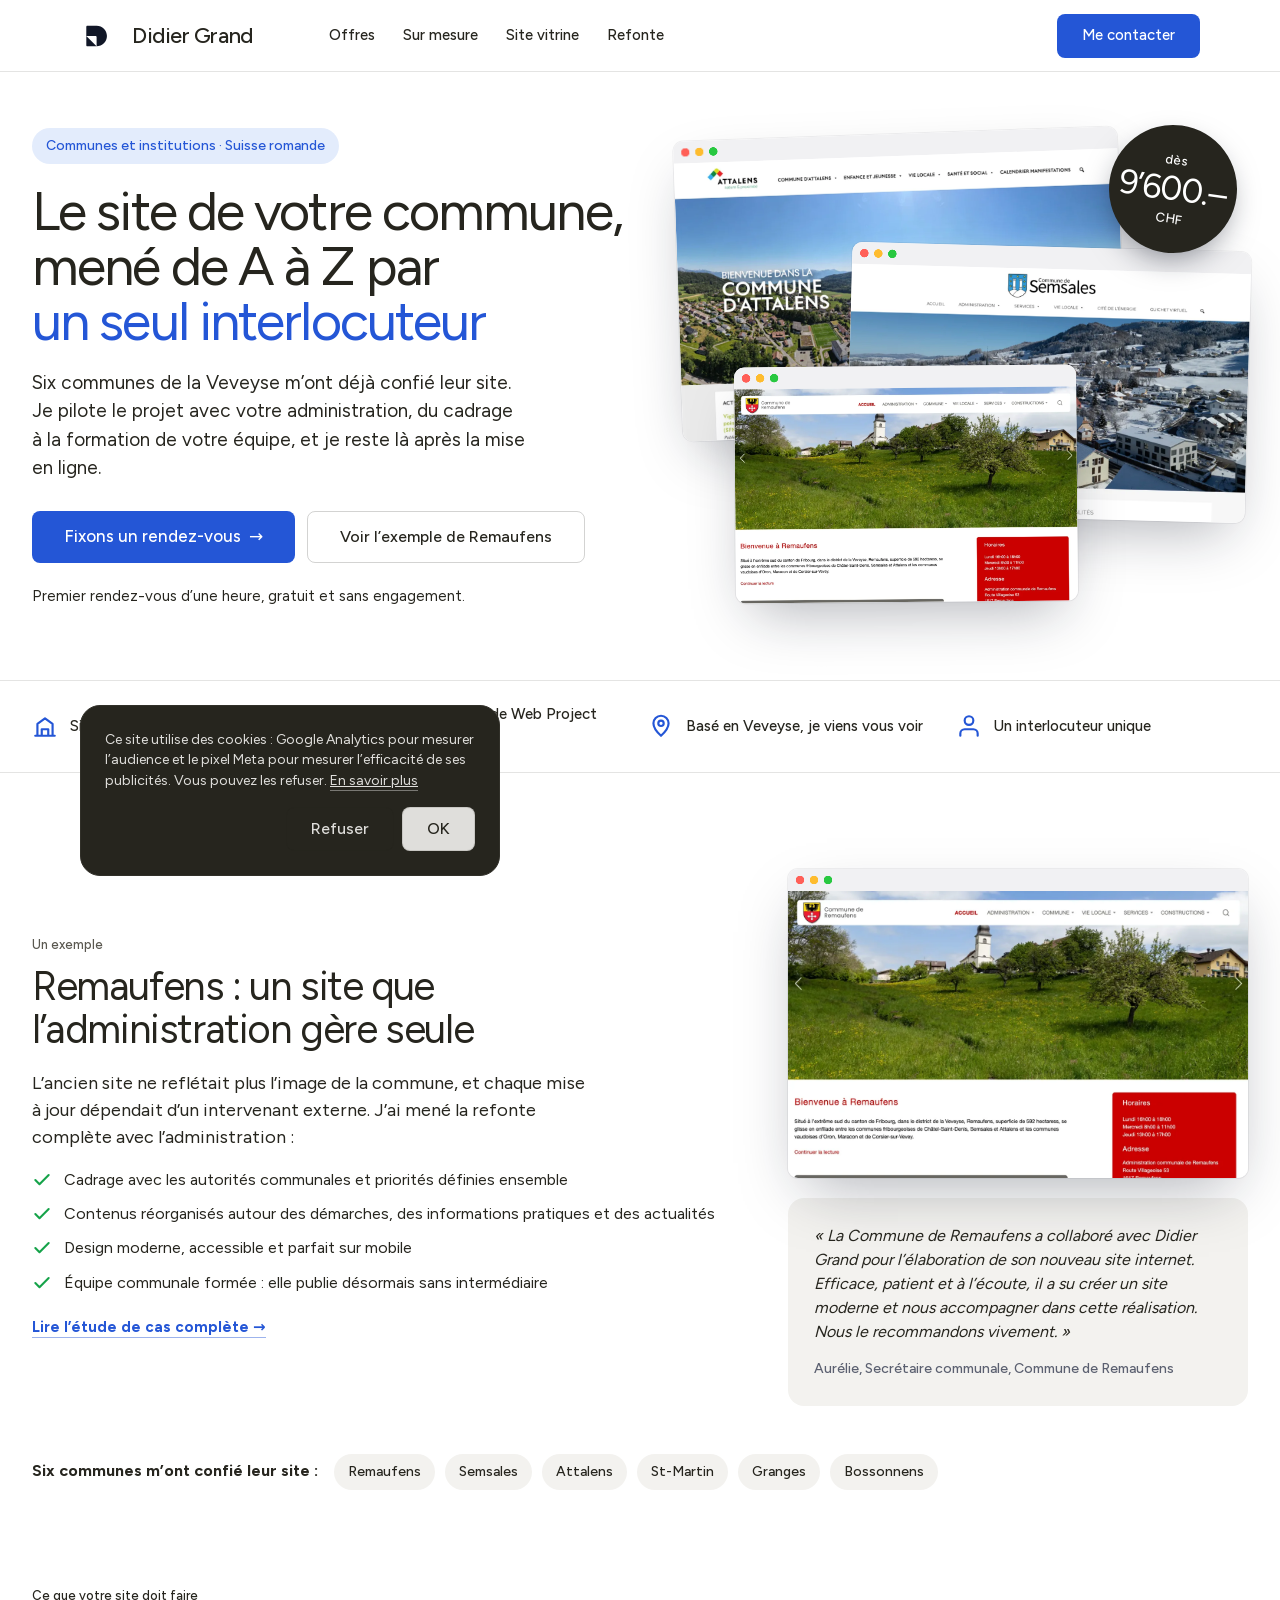
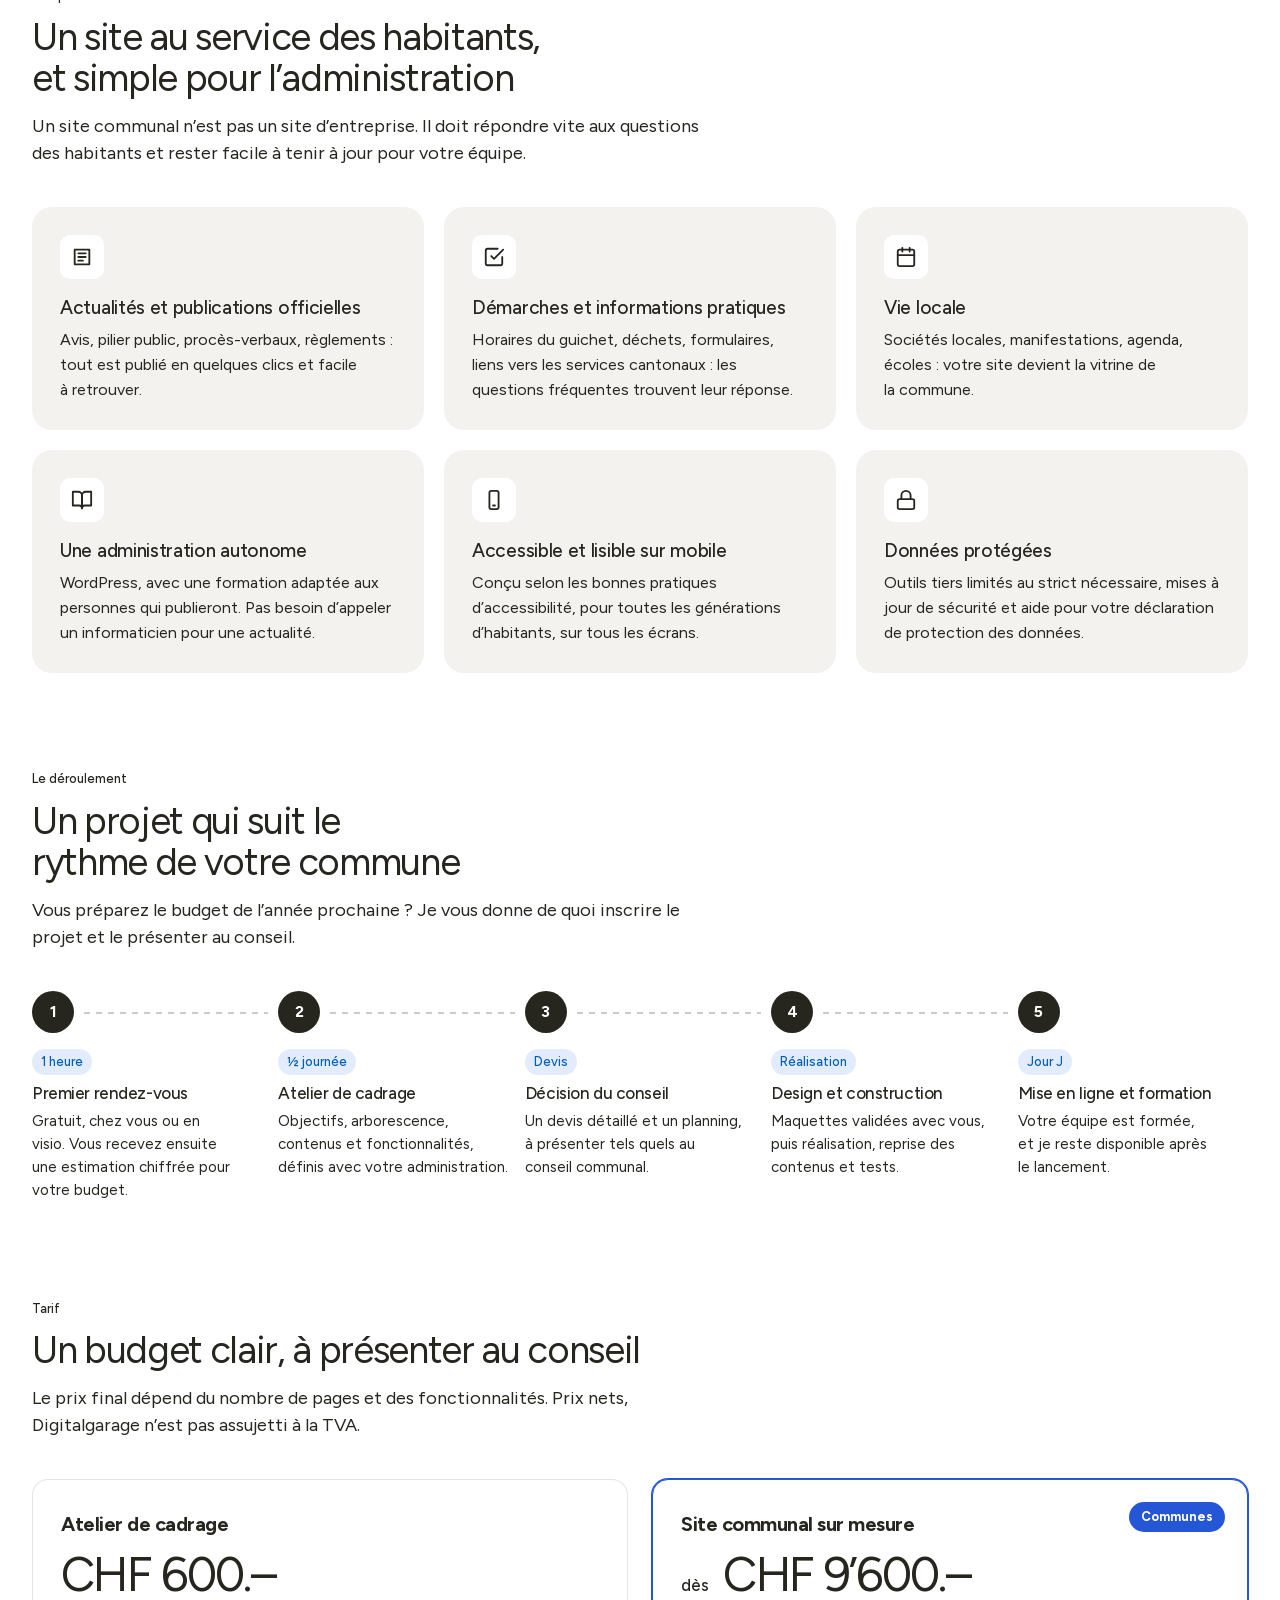
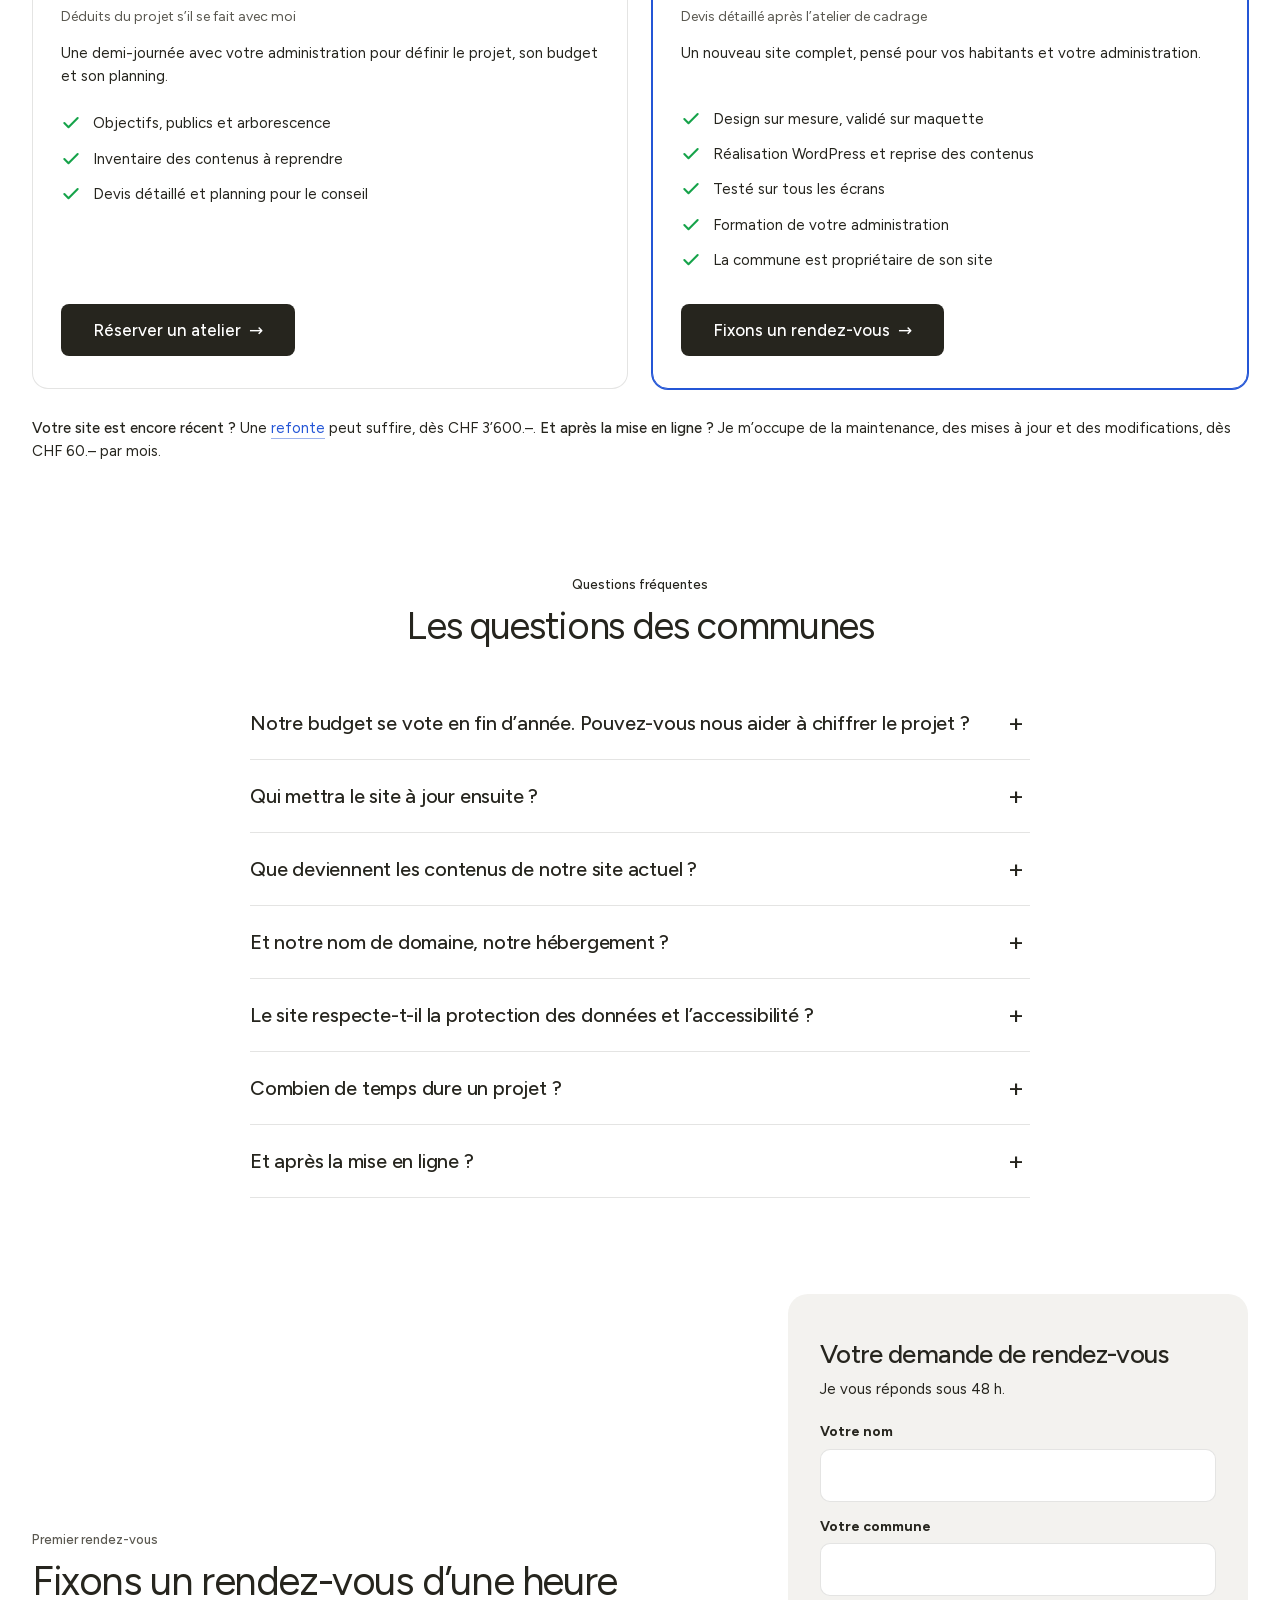
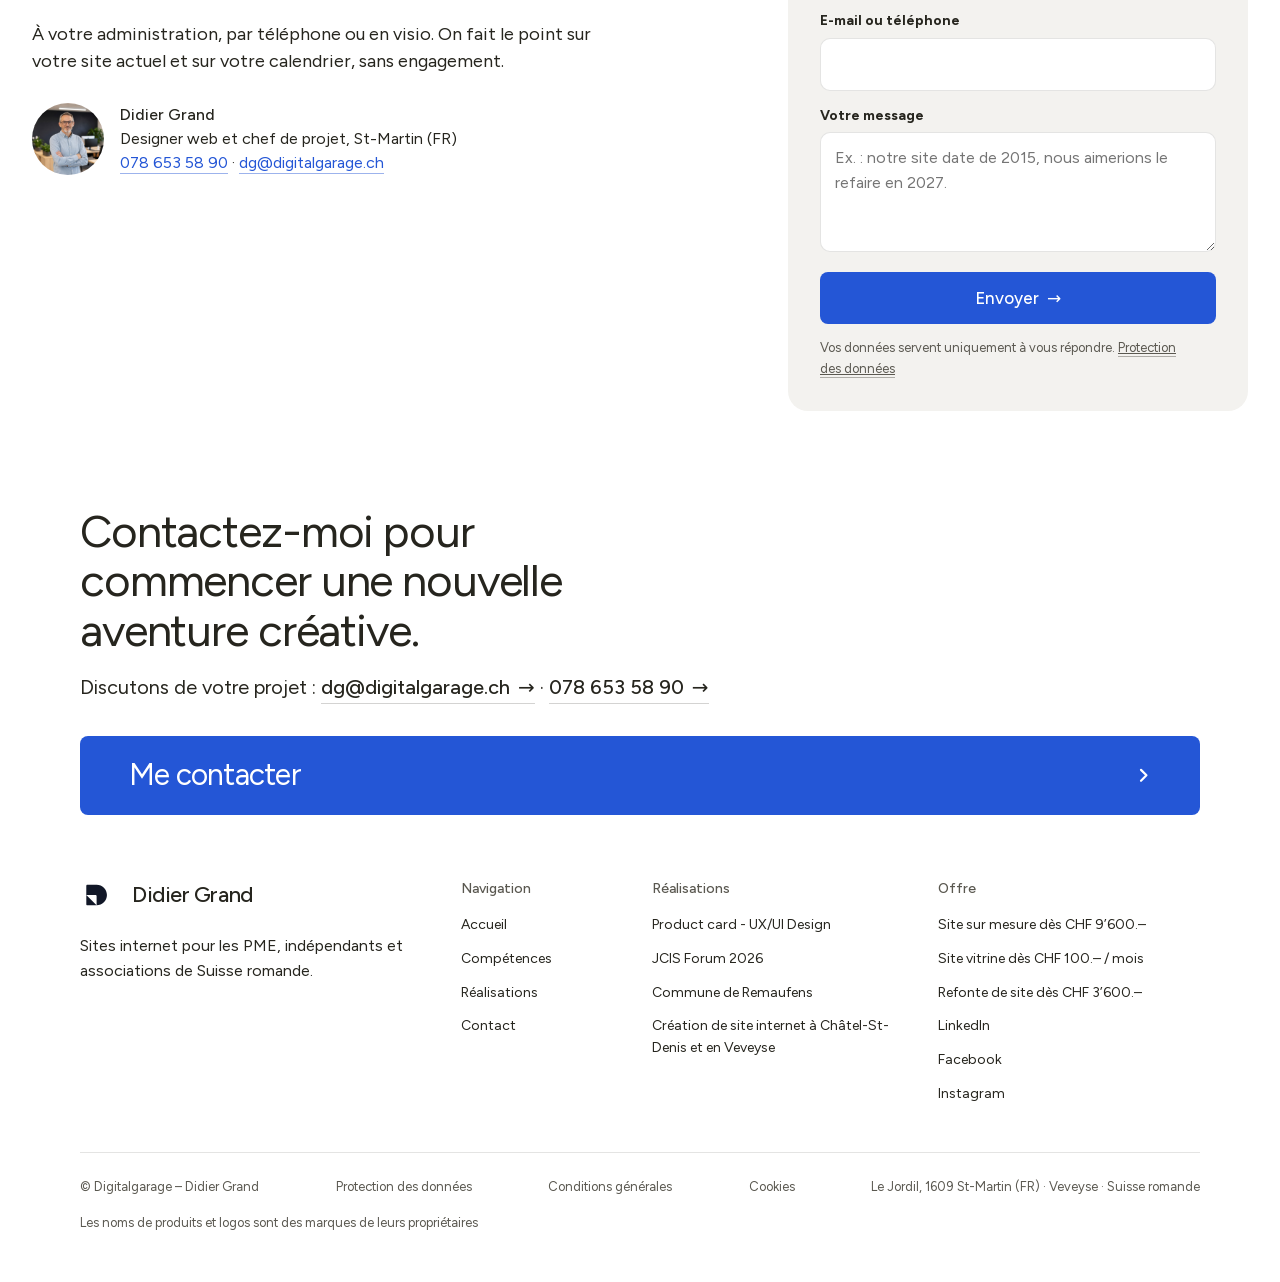
==== commit 0fea15b0: "offres updates" ====
--- a/communes.html
+++ b/communes.html
@@ -29,7 +29,7 @@
     "areaServed": ["Veveyse", "Gruyère", "Glâne", "Canton de Fribourg", "Riviera vaudoise", "Canton de Vaud", "Suisse romande"],
     "audience": { "@type": "Audience", "audienceType": "Communes et institutions publiques" },
     "offers": [
-      { "@type": "Offer", "name": "Atelier de cadrage", "price": "900", "priceCurrency": "CHF", "description": "Une journée, déduite si le projet se fait" },
+      { "@type": "Offer", "name": "Atelier de cadrage", "price": "600", "priceCurrency": "CHF", "description": "Une demi-journée, déduite si le projet se fait" },
       { "@type": "Offer", "name": "Site communal sur mesure", "price": "9600", "priceCurrency": "CHF", "description": "Prix plancher, devis détaillé après l’atelier de cadrage" }
     ]
   }
@@ -137,7 +137,7 @@
           <a class="btn btn-lg btn-arrow js-cta" data-cta="hero" href="#contact">Fixons un rendez-vous</a>
           <a class="btn-ghost" href="#remaufens">Voir l’exemple de Remaufens</a>
         </div>
-        <p class="has-site">Premier rendez-vous de 30 minutes, gratuit et sans engagement.</p>
+        <p class="has-site">Premier rendez-vous d’une heure, gratuit et sans engagement.</p>
       </div>
 
       <div class="stack" aria-hidden="true">
@@ -239,8 +239,8 @@
         <p>Vous préparez le budget de l’année prochaine&nbsp;? Je vous donne de quoi inscrire le projet et le présenter au conseil.</p>
       </div>
       <ol class="steps">
-        <li class="step"><span class="when">30 minutes</span><h3>Premier rendez-vous</h3><p>Gratuit, chez vous ou en visio. Vous recevez ensuite une estimation chiffrée pour votre budget.</p></li>
-        <li class="step"><span class="when">1 journée</span><h3>Atelier de cadrage</h3><p>Objectifs, arborescence, contenus et fonctionnalités, définis avec votre administration.</p></li>
+        <li class="step"><span class="when">1 heure</span><h3>Premier rendez-vous</h3><p>Gratuit, chez vous ou en visio. Vous recevez ensuite une estimation chiffrée pour votre budget.</p></li>
+        <li class="step"><span class="when">½ journée</span><h3>Atelier de cadrage</h3><p>Objectifs, arborescence, contenus et fonctionnalités, définis avec votre administration.</p></li>
         <li class="step"><span class="when">Devis</span><h3>Décision du conseil</h3><p>Un devis détaillé et un planning, à présenter tels quels au conseil communal.</p></li>
         <li class="step"><span class="when">Réalisation</span><h3>Design et construction</h3><p>Maquettes validées avec vous, puis réalisation, reprise des contenus et tests.</p></li>
         <li class="step"><span class="when">Jour J</span><h3>Mise en ligne et formation</h3><p>Votre équipe est formée, et je reste disponible après le lancement.</p></li>
@@ -259,9 +259,9 @@
       <div class="pricing pricing--duo">
         <div class="plan">
           <h3>Atelier de cadrage</h3>
-          <div class="amount">CHF 900.–</div>
+          <div class="amount">CHF 600.–</div>
           <p class="billing">Déduits du projet s’il se fait avec moi</p>
-          <p class="desc">Une journée avec votre administration pour définir le projet, son budget et son planning.</p>
+          <p class="desc">Une demi-journée avec votre administration pour définir le projet, son budget et son planning.</p>
           <ul><li><svg viewBox="0 0 24 24" fill="none" stroke="currentColor" stroke-width="2.5" stroke-linecap="round" stroke-linejoin="round" aria-hidden="true"><path d="M20 6 9 17l-5-5"/></svg><span>Objectifs, publics et arborescence</span></li><li><svg viewBox="0 0 24 24" fill="none" stroke="currentColor" stroke-width="2.5" stroke-linecap="round" stroke-linejoin="round" aria-hidden="true"><path d="M20 6 9 17l-5-5"/></svg><span>Inventaire des contenus à reprendre</span></li><li><svg viewBox="0 0 24 24" fill="none" stroke="currentColor" stroke-width="2.5" stroke-linecap="round" stroke-linejoin="round" aria-hidden="true"><path d="M20 6 9 17l-5-5"/></svg><span>Devis détaillé et planning pour le conseil</span></li></ul>
           <a class="btn btn-lg btn-arrow js-cta" data-cta="tarif-atelier" href="#contact">Réserver un atelier</a>
         </div>
@@ -323,7 +323,7 @@
     <div class="lp-wrap refonte">
       <div class="refonte-txt">
         <p class="eyebrow-sm">Premier rendez-vous</p>
-        <h2>Fixons un rendez-vous de 30 minutes</h2>
+        <h2>Fixons un rendez-vous d’une heure</h2>
         <p class="lead">À votre administration, par téléphone ou en visio. On fait le point sur votre site actuel et sur votre calendrier, sans engagement.</p>
         <div class="direct">
           <img src="images/didier-grand.jpg" alt="Portrait de Didier Grand" width="72" height="72" loading="lazy">
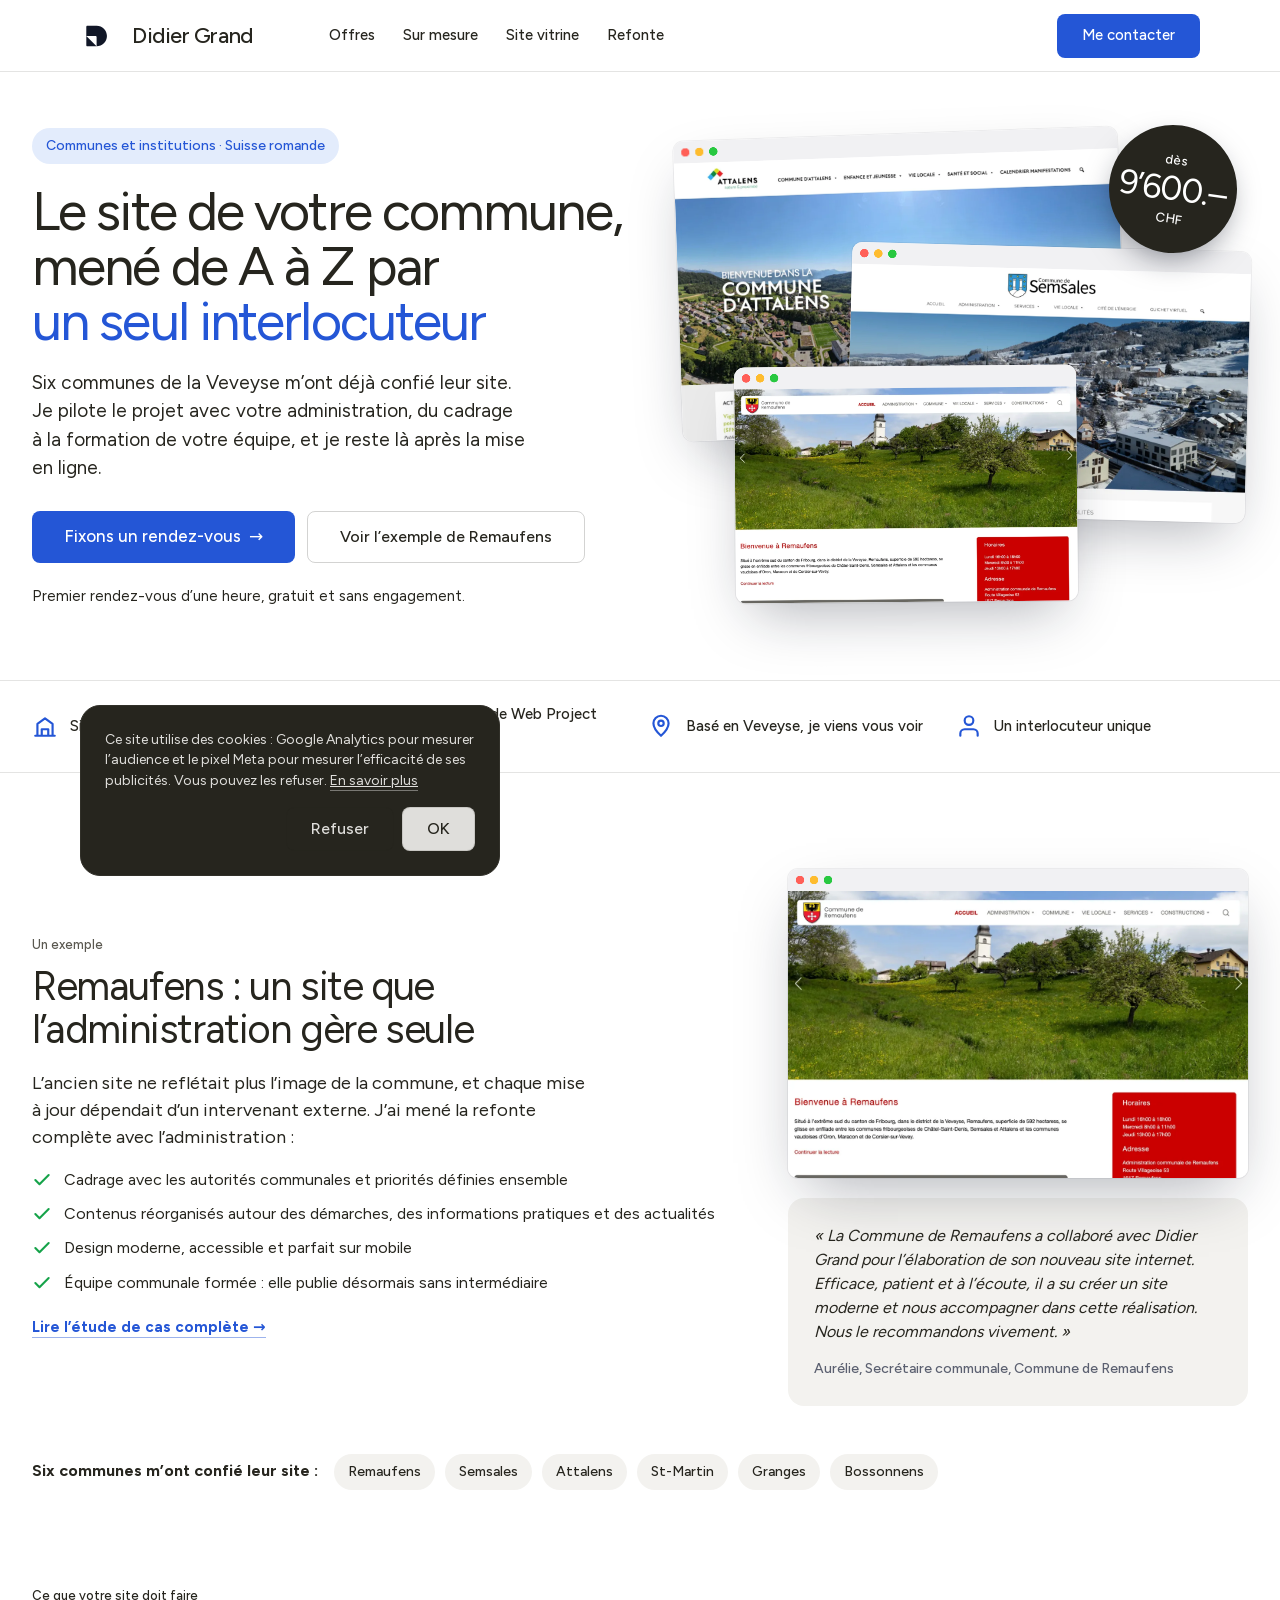
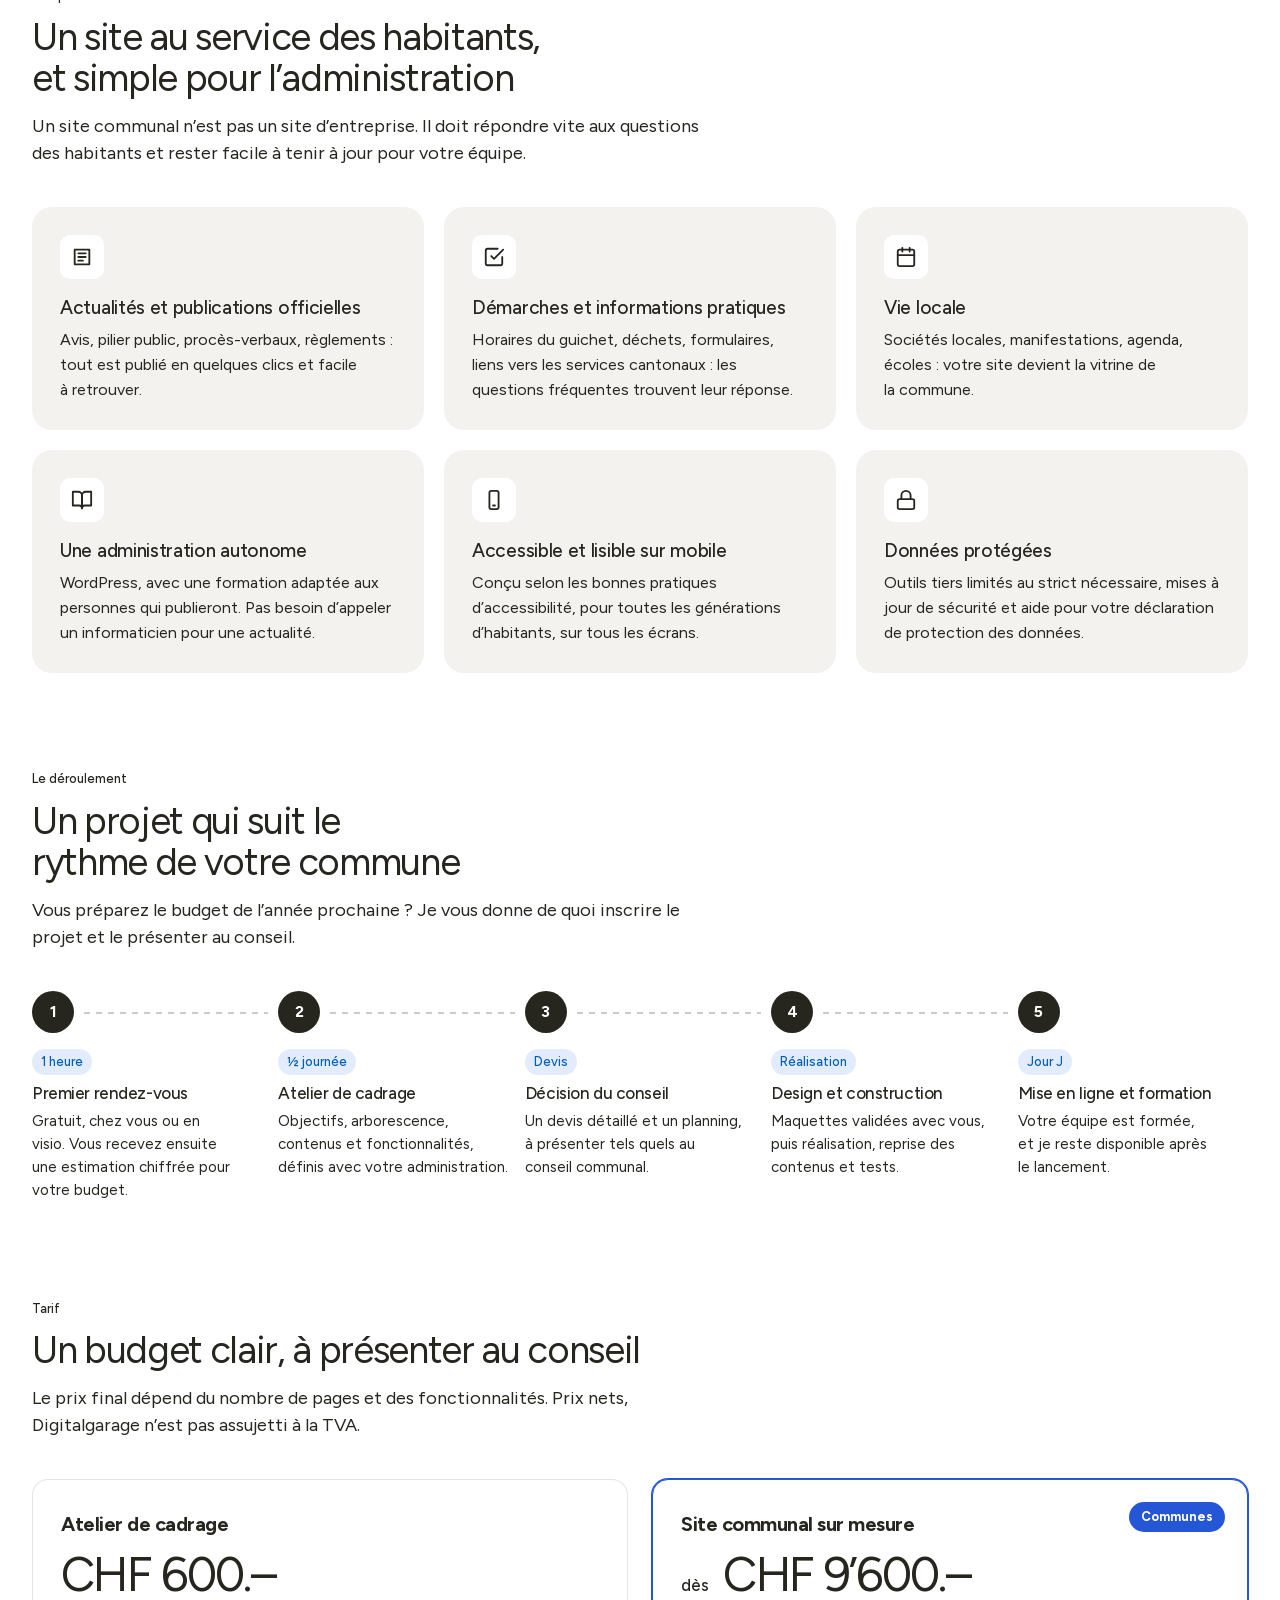
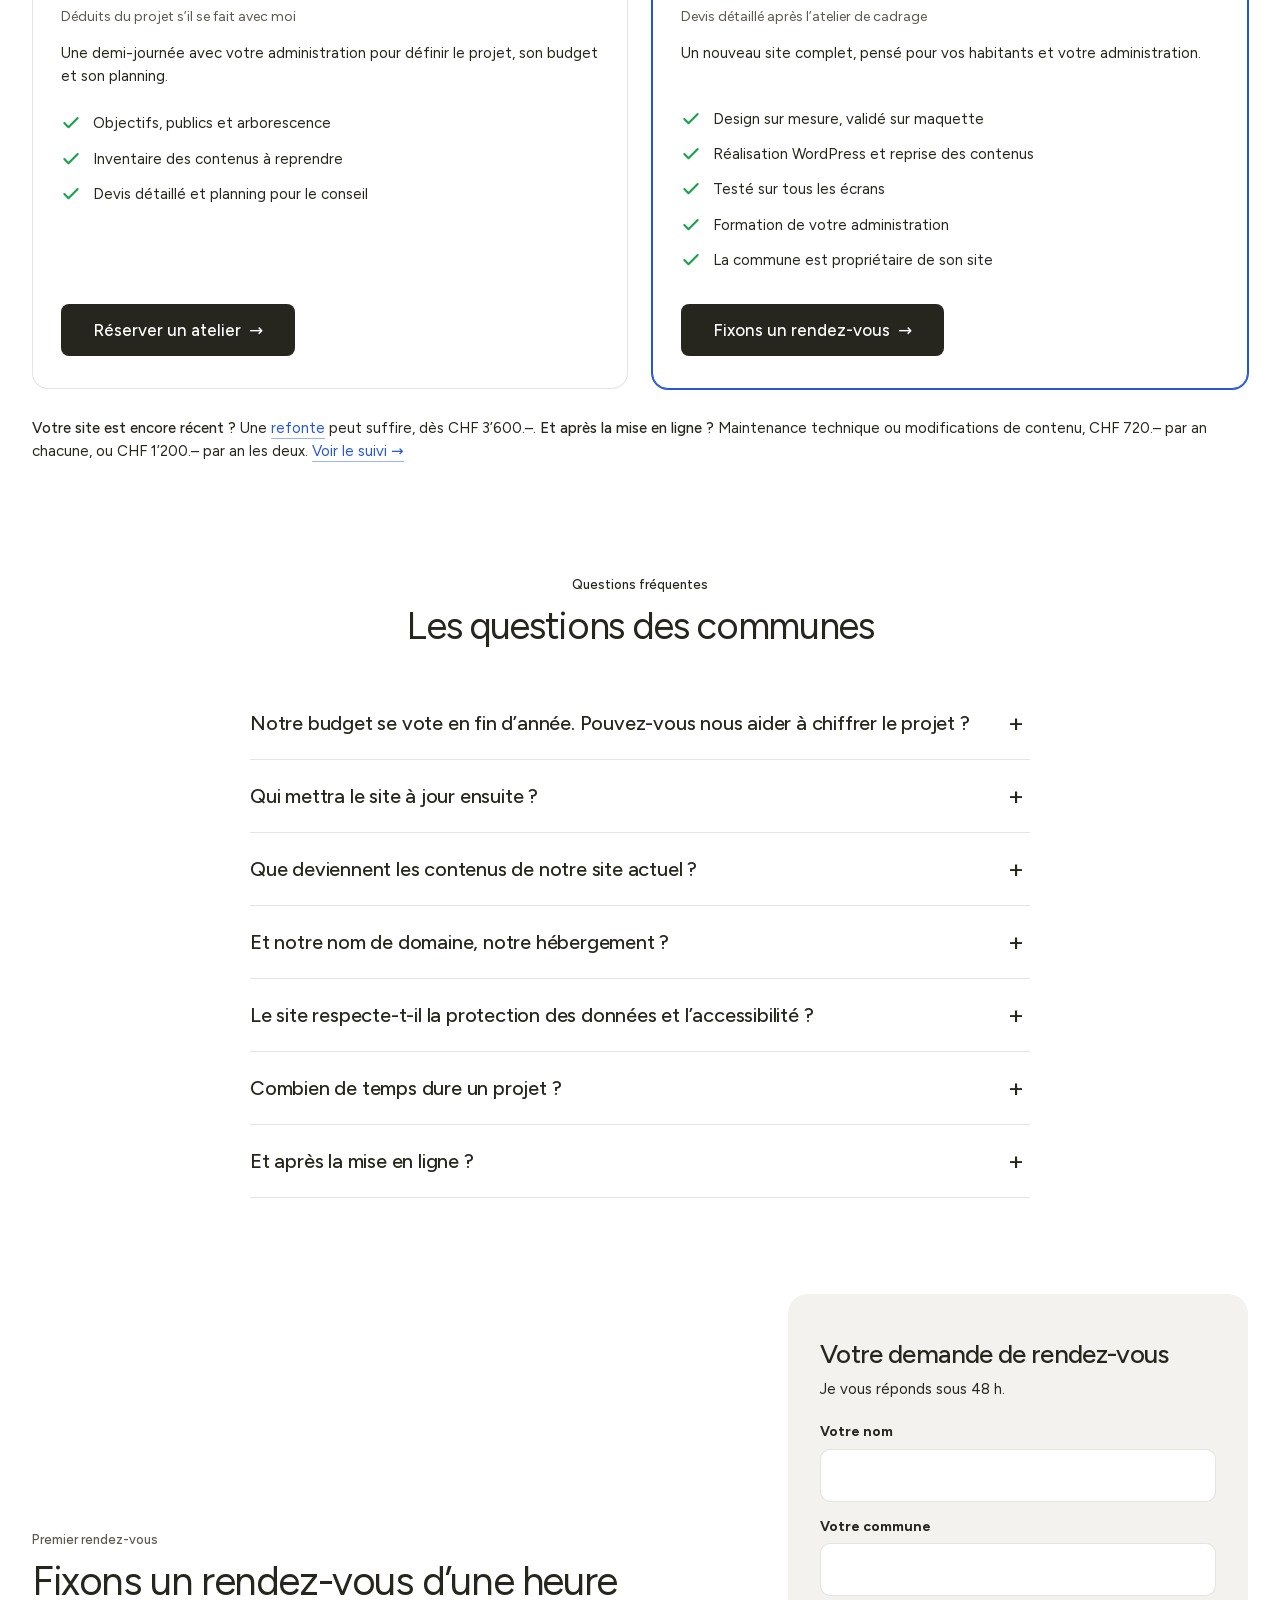
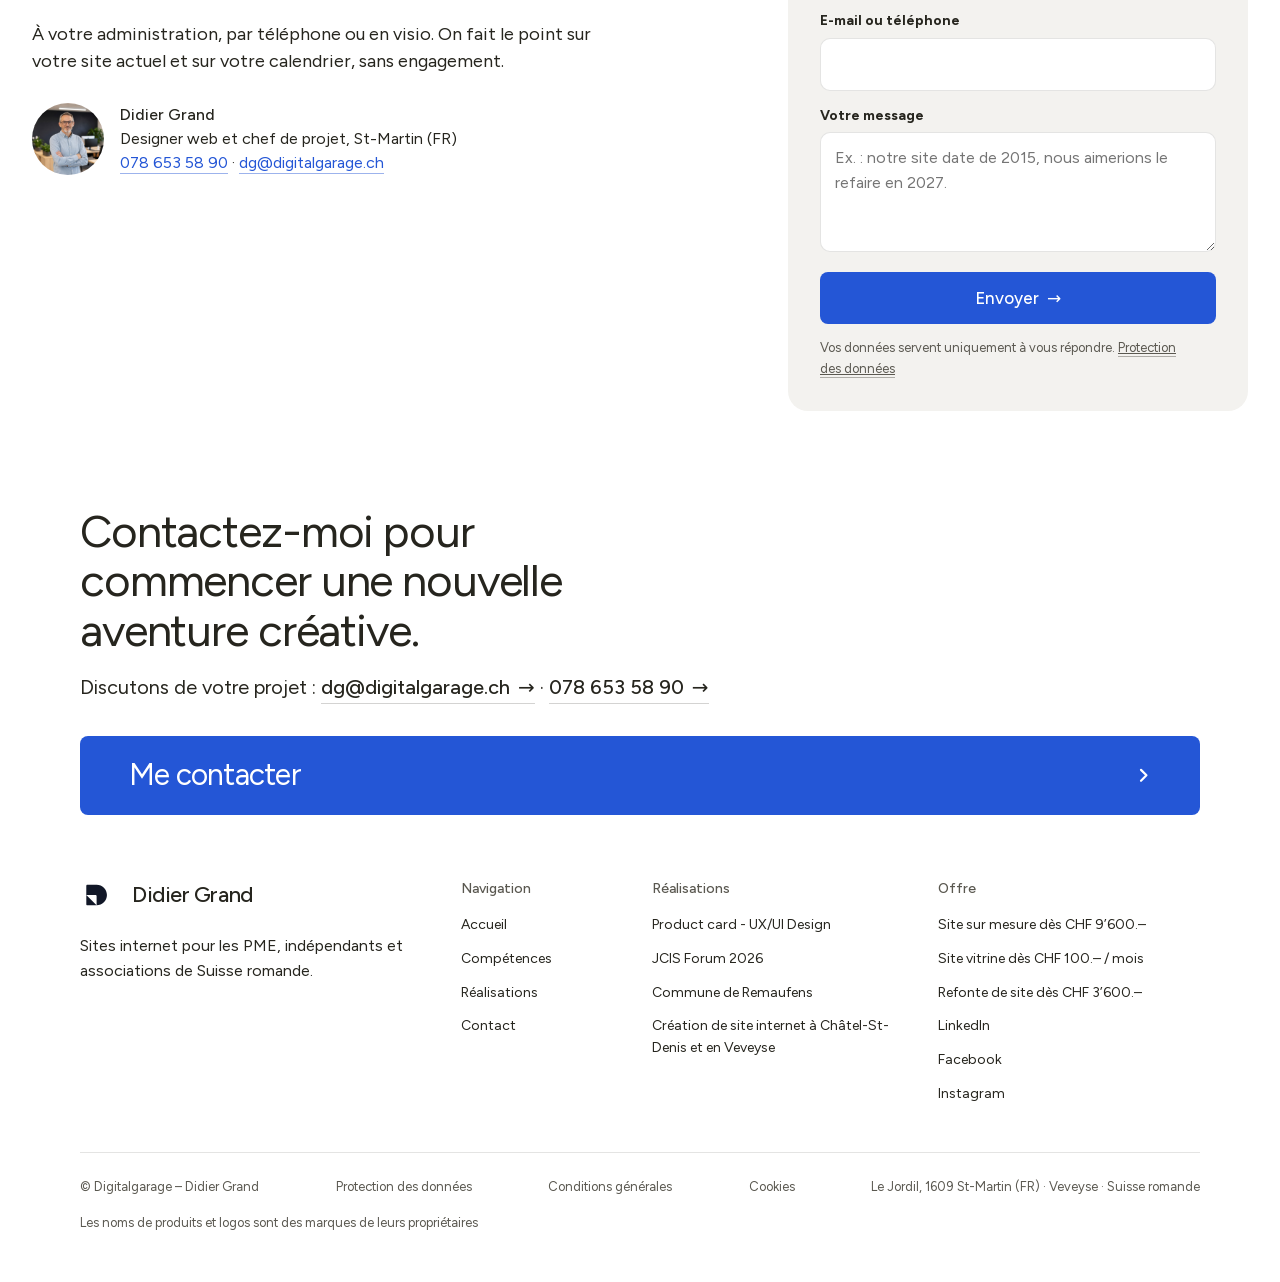
==== commit d28c5e92: "Update offre maj" ====
--- a/communes.html
+++ b/communes.html
@@ -92,7 +92,7 @@
       "name": "Et après la mise en ligne ?",
       "acceptedAnswer": {
         "@type": "Answer",
-        "text": "Je reste disponible pour la maintenance, les mises à jour et les modifications, dès CHF 60.– par mois. Vous pouvez aussi tout gérer vous-même."
+        "text": "Je vous propose un suivi : maintenance technique à CHF 720.– par an, 6 heures de modifications à utiliser quand vous voulez pour CHF 720.– par an, ou les deux pour CHF 1’200.– par an. Vous pouvez aussi tout gérer vous-même."
       }
     }
   ]
@@ -274,7 +274,7 @@
           <a class="btn btn-lg btn-arrow js-cta" data-cta="tarif-projet" href="#contact">Fixons un rendez-vous</a>
         </div>
       </div>
-      <p class="works-note"><b>Votre site est encore récent&nbsp;?</b> Une <a href="refonte">refonte</a> peut suffire, dès CHF 3’600.–. <b>Et après la mise en ligne&nbsp;?</b> Je m’occupe de la maintenance, des mises à jour et des modifications, dès CHF 60.– par mois.</p>
+      <p class="works-note"><b>Votre site est encore récent&nbsp;?</b> Une <a href="refonte">refonte</a> peut suffire, dès CHF 3’600.–. <b>Et après la mise en ligne&nbsp;?</b> Maintenance technique ou modifications de contenu, CHF 720.– par an chacune, ou CHF 1’200.– par an les deux. <a href="./#suivi">Voir le suivi →</a></p>
     </div>
   </section>
 
@@ -312,7 +312,7 @@
         </details>
         <details>
           <summary>Et après la mise en ligne&nbsp;?</summary>
-          <p>Je reste disponible pour la maintenance, les mises à jour et les modifications, dès CHF 60.– par mois. Vous pouvez aussi tout gérer vous-même.</p>
+          <p>Je vous propose un suivi&nbsp;: maintenance technique à CHF 720.– par an, 6 heures de modifications à utiliser quand vous voulez pour CHF 720.– par an, ou les deux pour CHF 1’200.– par an. Vous pouvez aussi tout gérer vous-même.</p>
         </details>
       </div>
     </div>
--- a/css/vitrine.css
+++ b/css/vitrine.css
@@ -439,3 +439,4 @@
 #remaufens .communes { margin-top: 48px; }
 .works.works--six { grid-template-columns: repeat(3, 1fr); }
 @media (max-width: 1000px) { .works.works--six { grid-template-columns: repeat(2, 1fr); } }
+.lp-hero h1 .price.price--wrap { white-space: normal; }
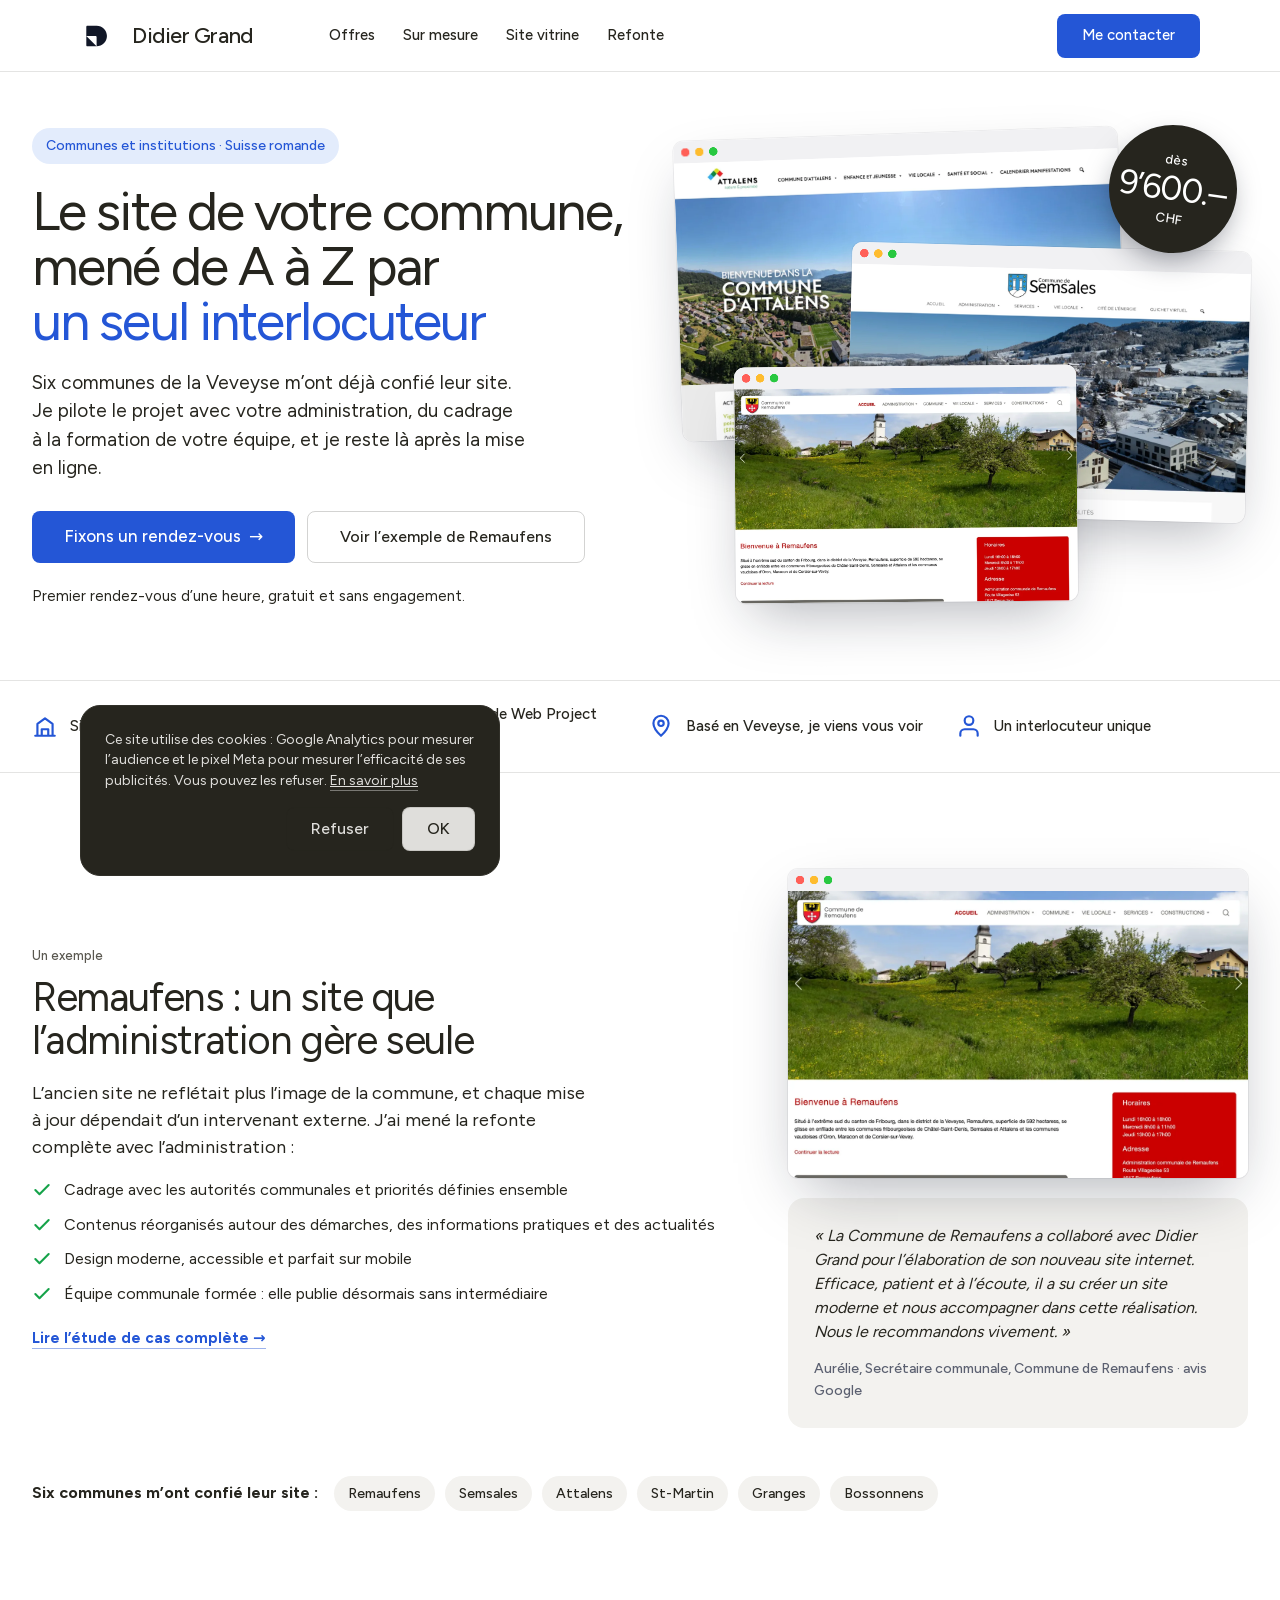
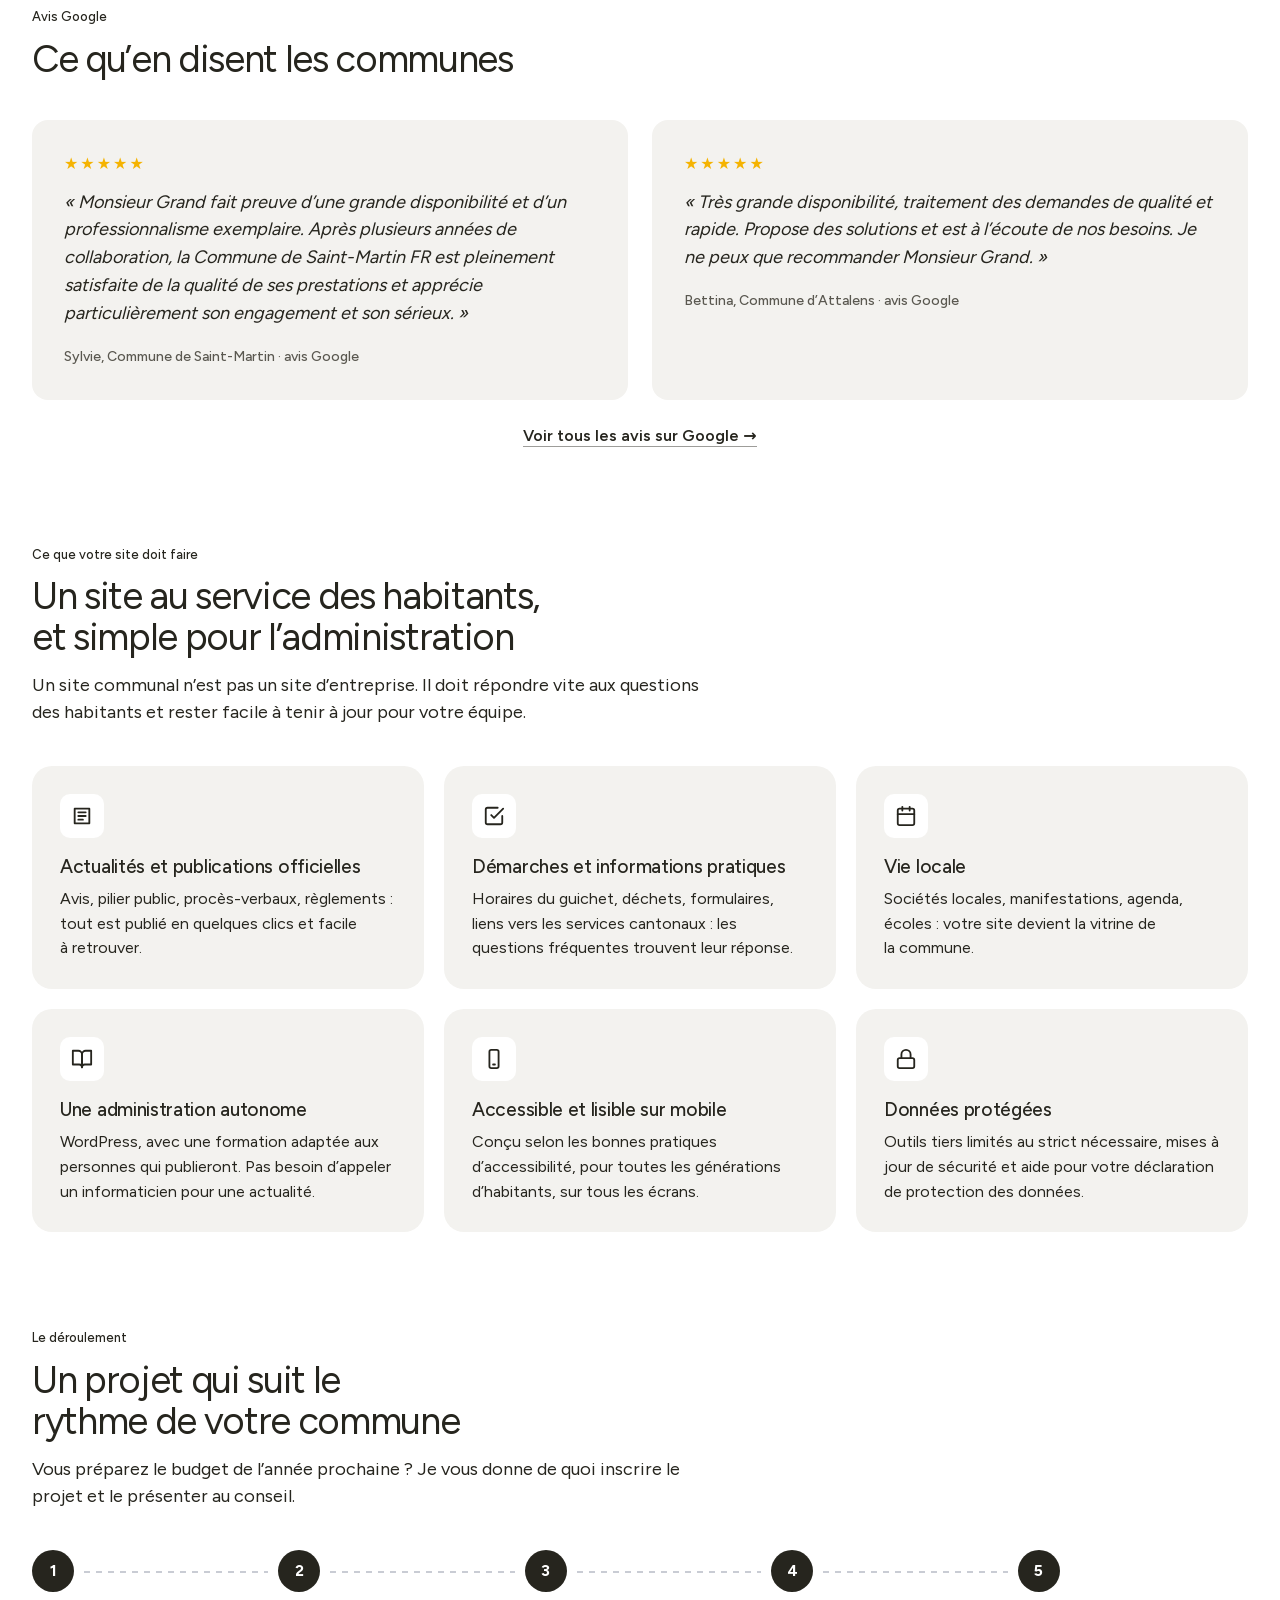
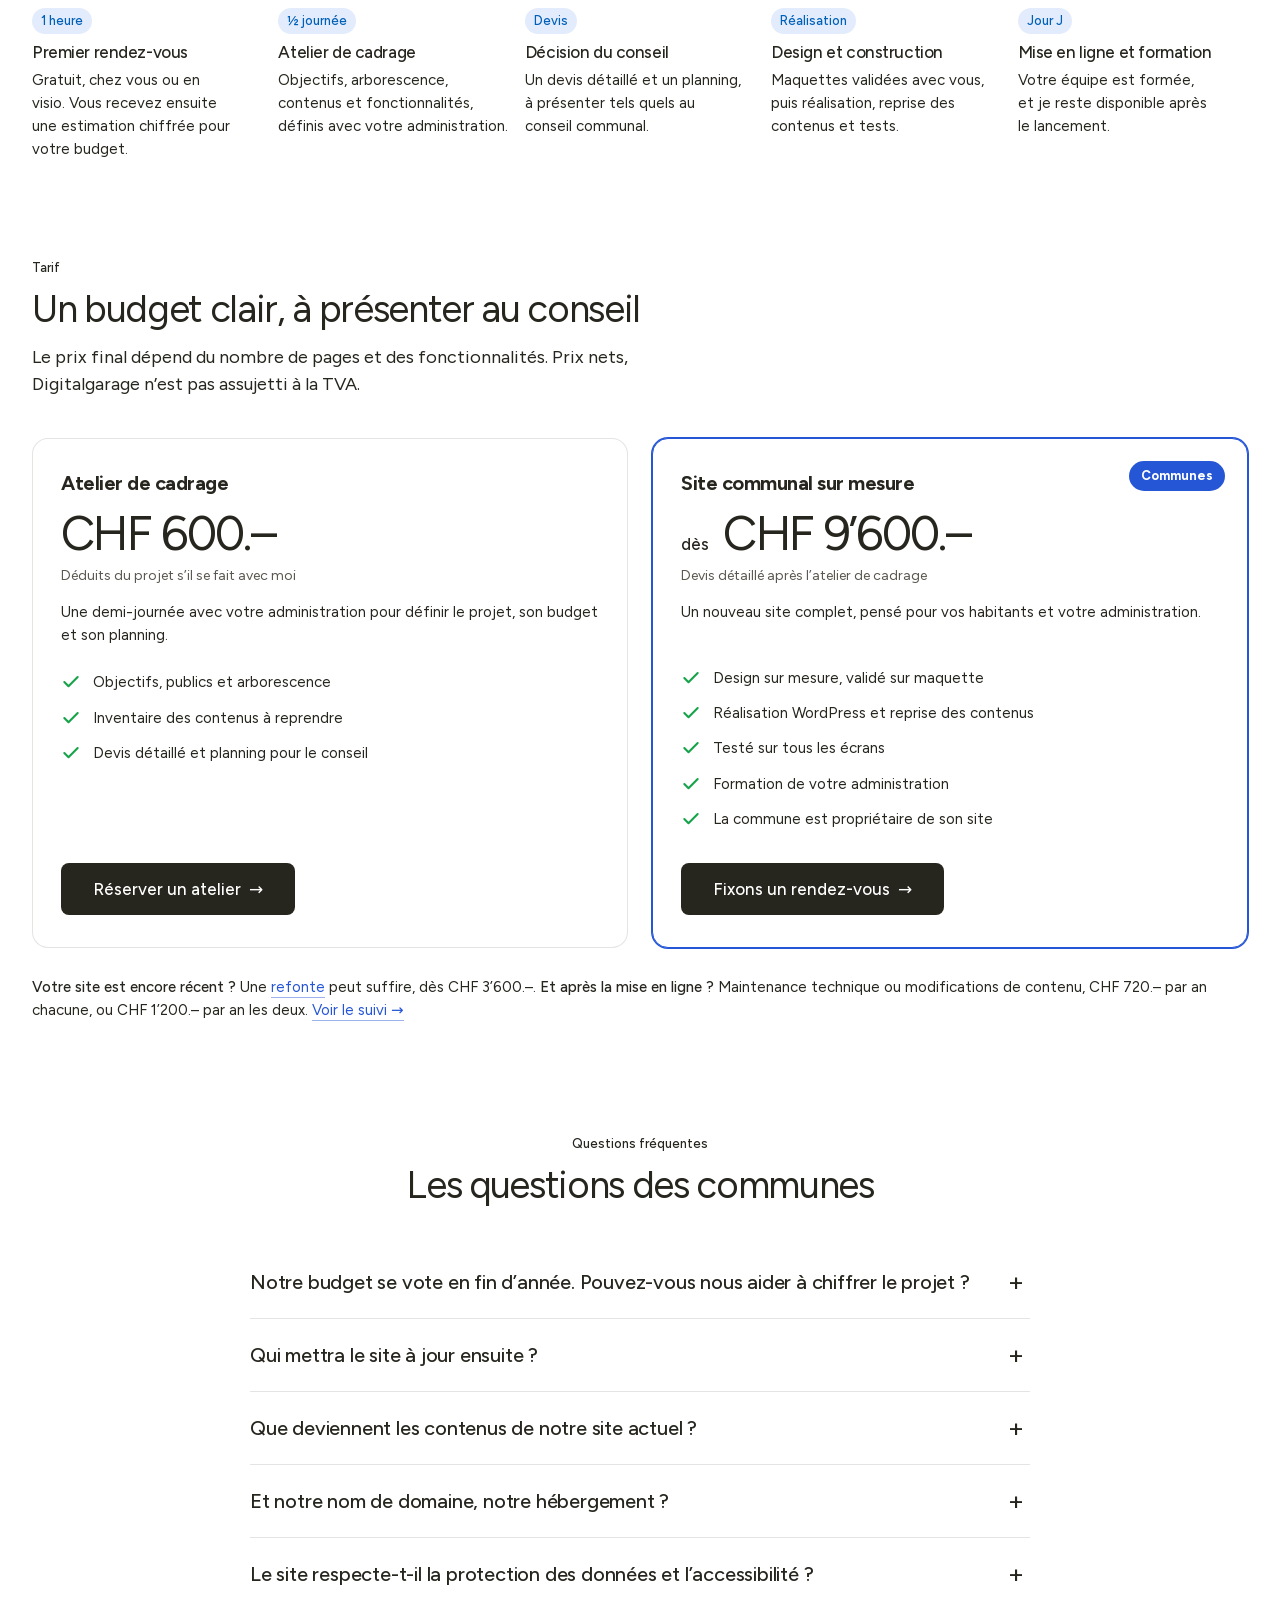
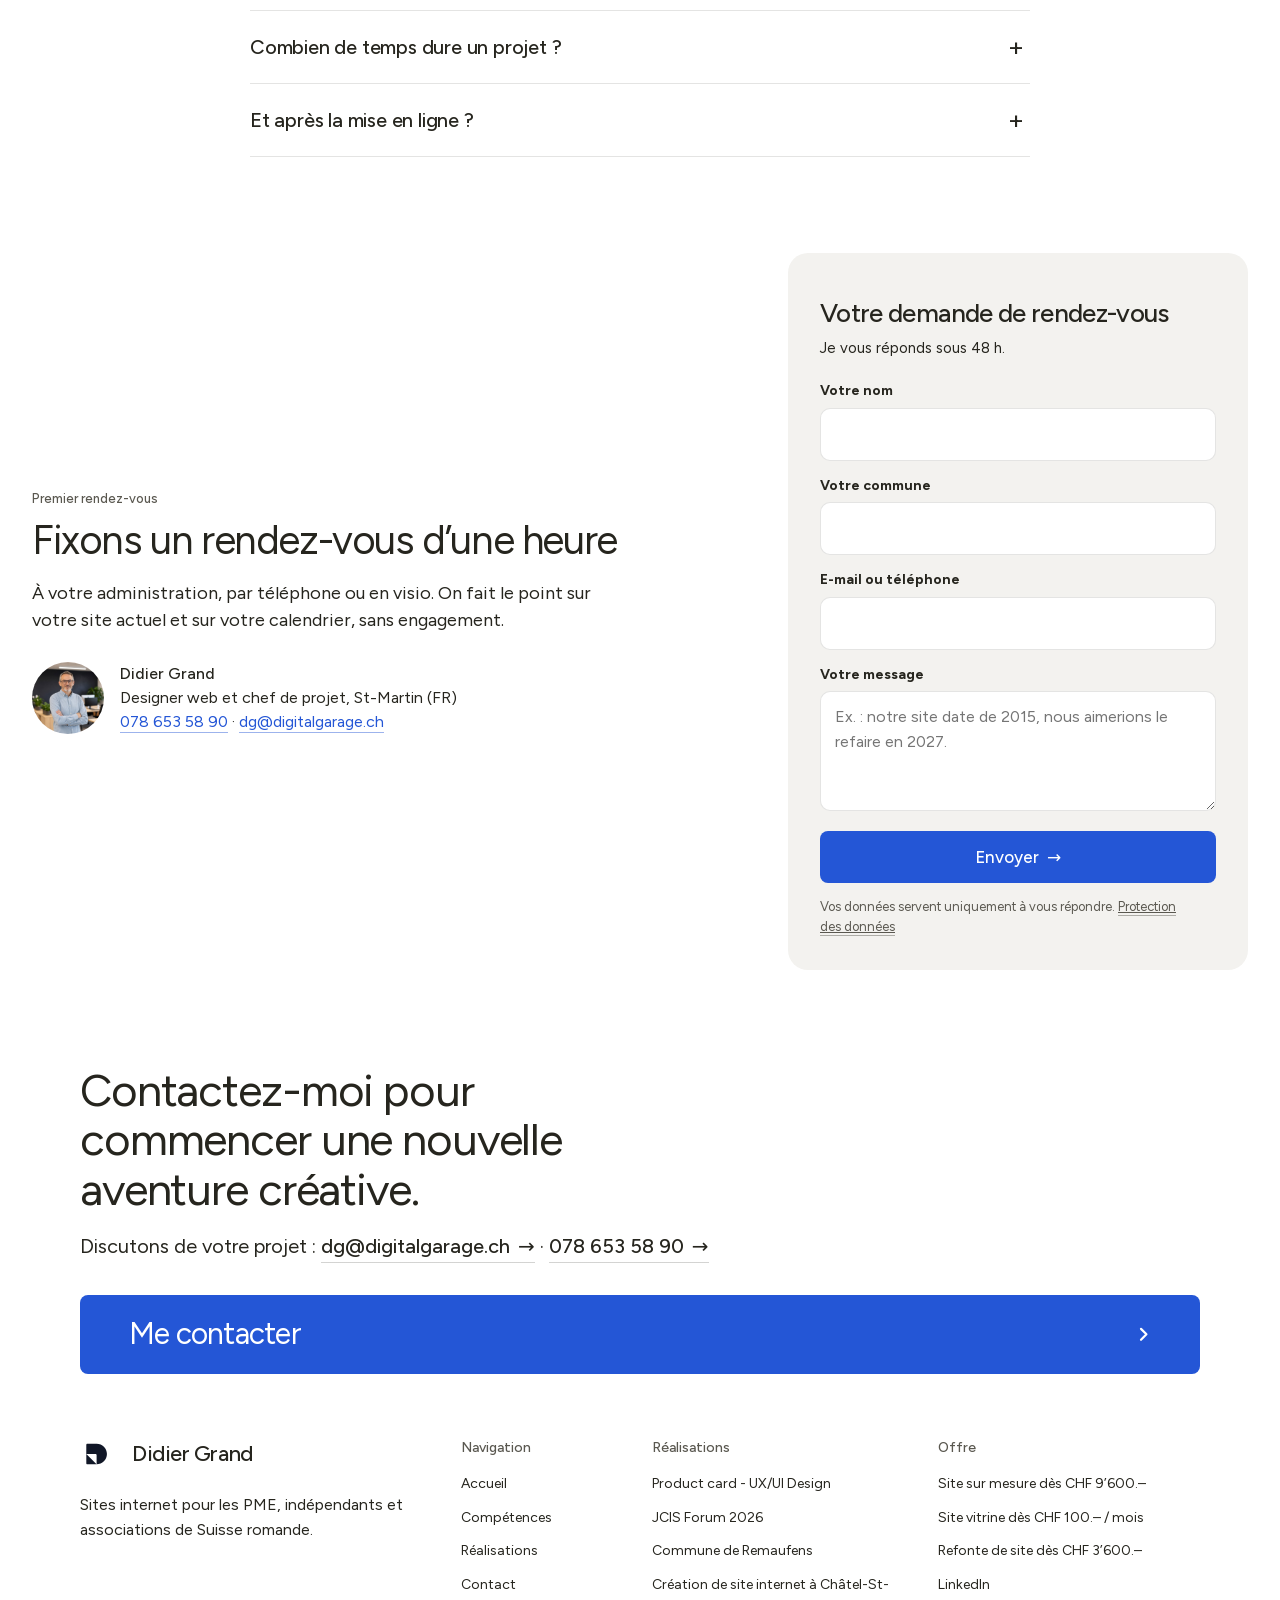
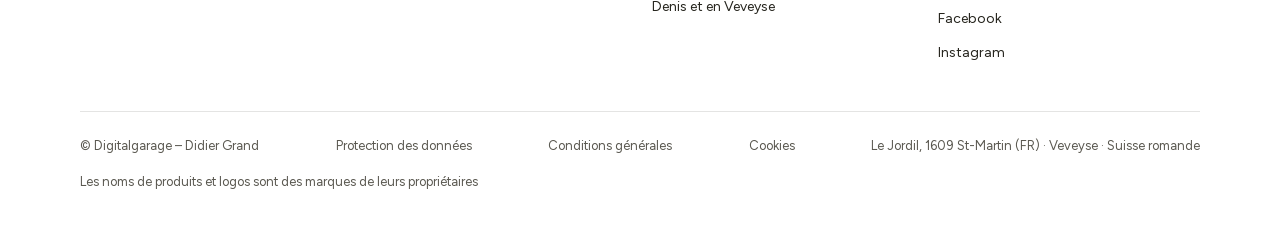
==== commit ddf618d8: "add advices" ====
--- a/communes.html
+++ b/communes.html
@@ -17,7 +17,7 @@
   <link rel="apple-touch-icon" href="images/apple-touch-icon.png">
   <link rel="preload" href="assets/fonts/figtree-latin.woff2" as="font" type="font/woff2" crossorigin>
 <link rel="stylesheet" href="assets/fonts/figtree.css">
-  <link rel="stylesheet" href="css/vitrine.css?v=18">
+  <link rel="stylesheet" href="css/vitrine.css?v=19">
   <link rel="stylesheet" href="css/vitrine-theme.css?v=5">
   <script type="application/ld+json">
   {
@@ -175,7 +175,7 @@
         <a class="work" href="remaufens"><div class="browser"><img src="images/vitrine/remaufens.webp" alt="Site de la Commune de Remaufens" loading="lazy" width="1200" height="824"></div></a>
         <figure class="q">
           <blockquote>«&nbsp;La Commune de Remaufens a collaboré avec Didier Grand pour l’élaboration de son nouveau site internet. Efficace, patient et à l’écoute, il a su créer un site moderne et nous accompagner dans cette réalisation. Nous le recommandons vivement.&nbsp;»</blockquote>
-          <figcaption>Aurélie, Secrétaire communale, Commune de Remaufens</figcaption>
+          <figcaption>Aurélie, Secrétaire communale, Commune de Remaufens · avis Google</figcaption>
         </figure>
       </div>
     </div>
@@ -184,6 +184,29 @@
         <span>Six communes m’ont confié leur site&nbsp;:</span>
         <span class="chip">Remaufens</span><span class="chip">Semsales</span><span class="chip">Attalens</span><span class="chip">St-Martin</span><span class="chip">Granges</span><span class="chip">Bossonnens</span>
       </div>
+    </div>
+  </section>
+
+  <!-- ============ AVIS DES COMMUNES ============ -->
+  <section class="lp-section" id="avis">
+    <div class="lp-wrap">
+      <div class="lp-head">
+        <p class="eyebrow-sm">Avis Google</p>
+        <h2>Ce qu’en disent les communes</h2>
+      </div>
+      <div class="quotes">
+        <figure class="q">
+          <span class="q-stars" role="img" aria-label="5 étoiles sur 5">★★★★★</span>
+          <blockquote>«&nbsp;Monsieur Grand fait preuve d’une grande disponibilité et d’un professionnalisme exemplaire. Après plusieurs années de collaboration, la Commune de Saint-Martin FR est pleinement satisfaite de la qualité de ses prestations et apprécie particulièrement son engagement et son sérieux.&nbsp;»</blockquote>
+          <figcaption>Sylvie, Commune de Saint-Martin · avis Google</figcaption>
+        </figure>
+        <figure class="q">
+          <span class="q-stars" role="img" aria-label="5 étoiles sur 5">★★★★★</span>
+          <blockquote>«&nbsp;Très grande disponibilité, traitement des demandes de qualité et rapide. Propose des solutions et est à l’écoute de nos besoins. Je ne peux que recommander Monsieur Grand.&nbsp;»</blockquote>
+          <figcaption>Bettina, Commune d’Attalens · avis Google</figcaption>
+        </figure>
+      </div>
+      <p class="q-more"><a href="https://g.page/r/CWHpwA7P8557EAI" target="_blank" rel="noopener">Voir tous les avis sur Google →</a></p>
     </div>
   </section>
 
--- a/css/vitrine.css
+++ b/css/vitrine.css
@@ -440,3 +440,8 @@
 .works.works--six { grid-template-columns: repeat(3, 1fr); }
 @media (max-width: 1000px) { .works.works--six { grid-template-columns: repeat(2, 1fr); } }
 .lp-hero h1 .price.price--wrap { white-space: normal; }
+
+/* Avis Google : étoiles et lien vers la fiche */
+.q-stars { display: block; margin-bottom: 12px; color: #f5b301; letter-spacing: 2px; font-size: 16px; }
+.q-more { margin: 24px 0 0; text-align: center; font-weight: 600; }
+.q-more a { color: inherit; text-underline-offset: 4px; }
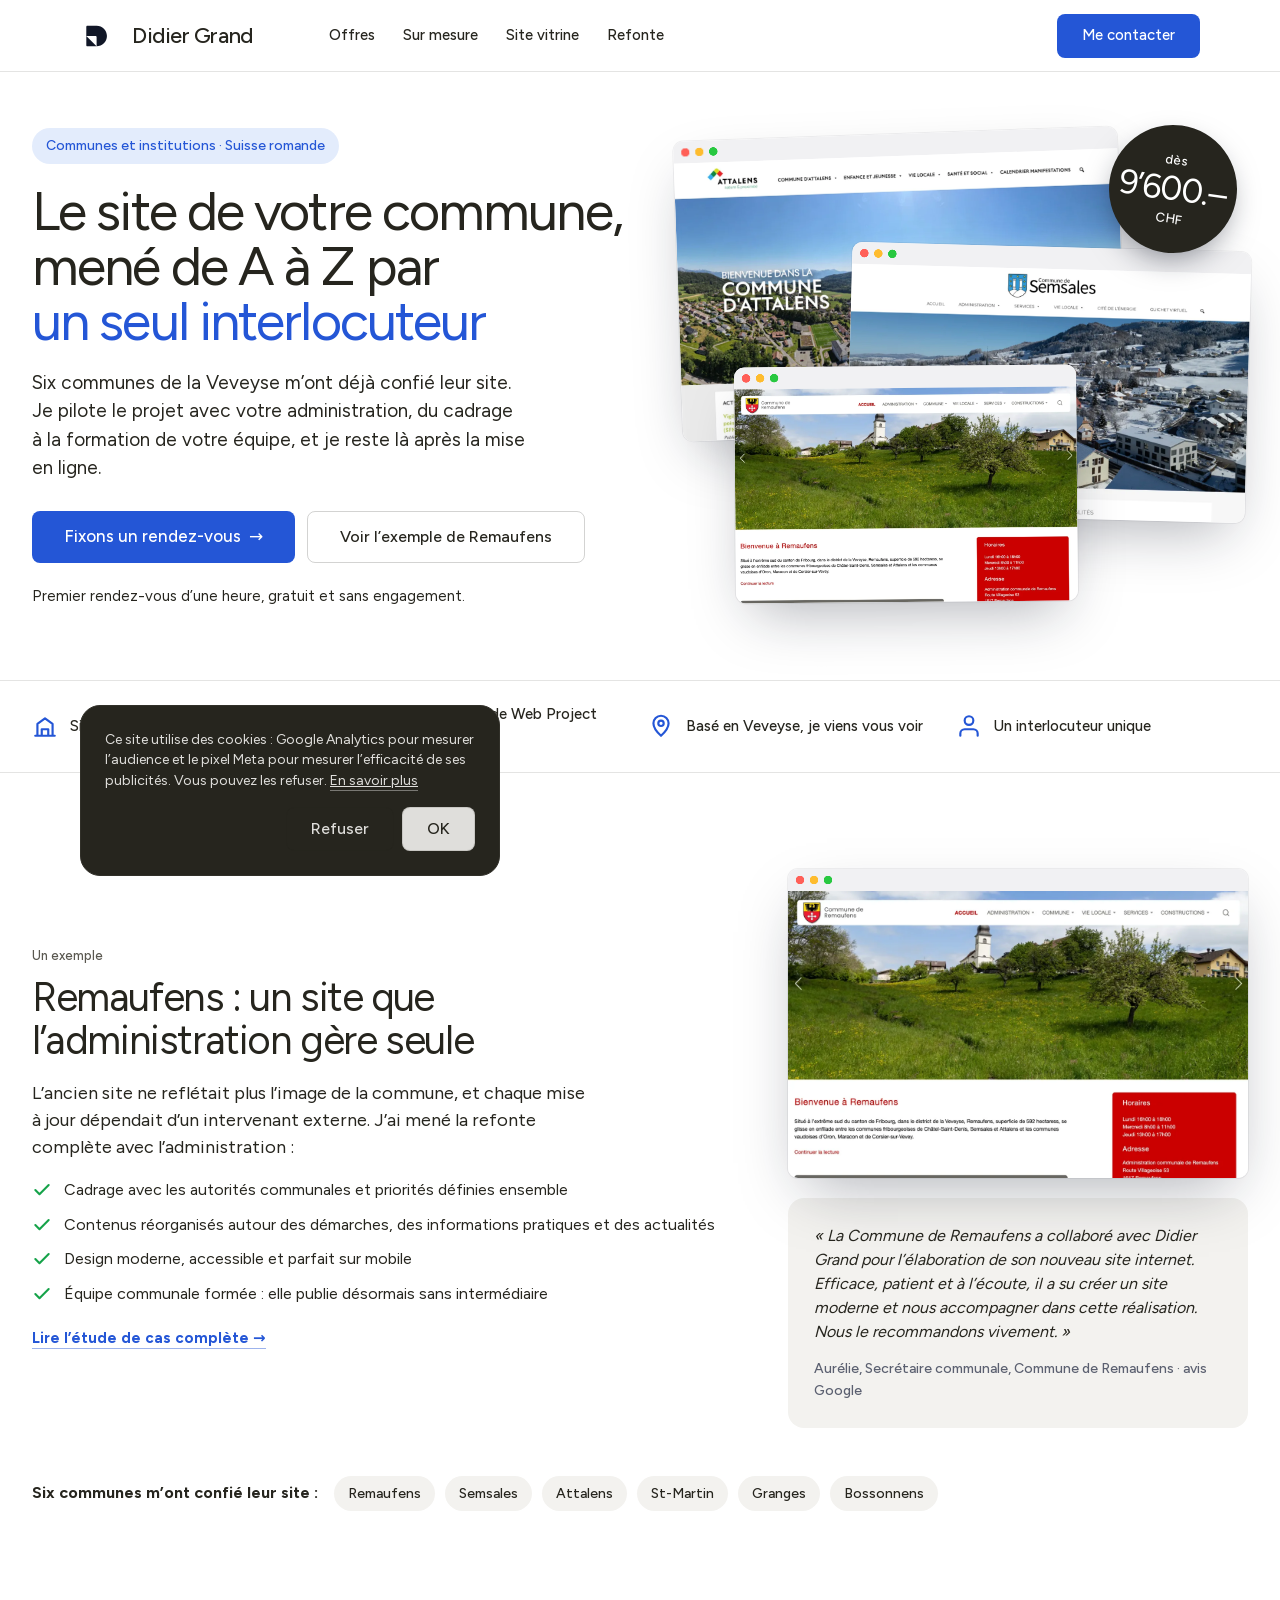
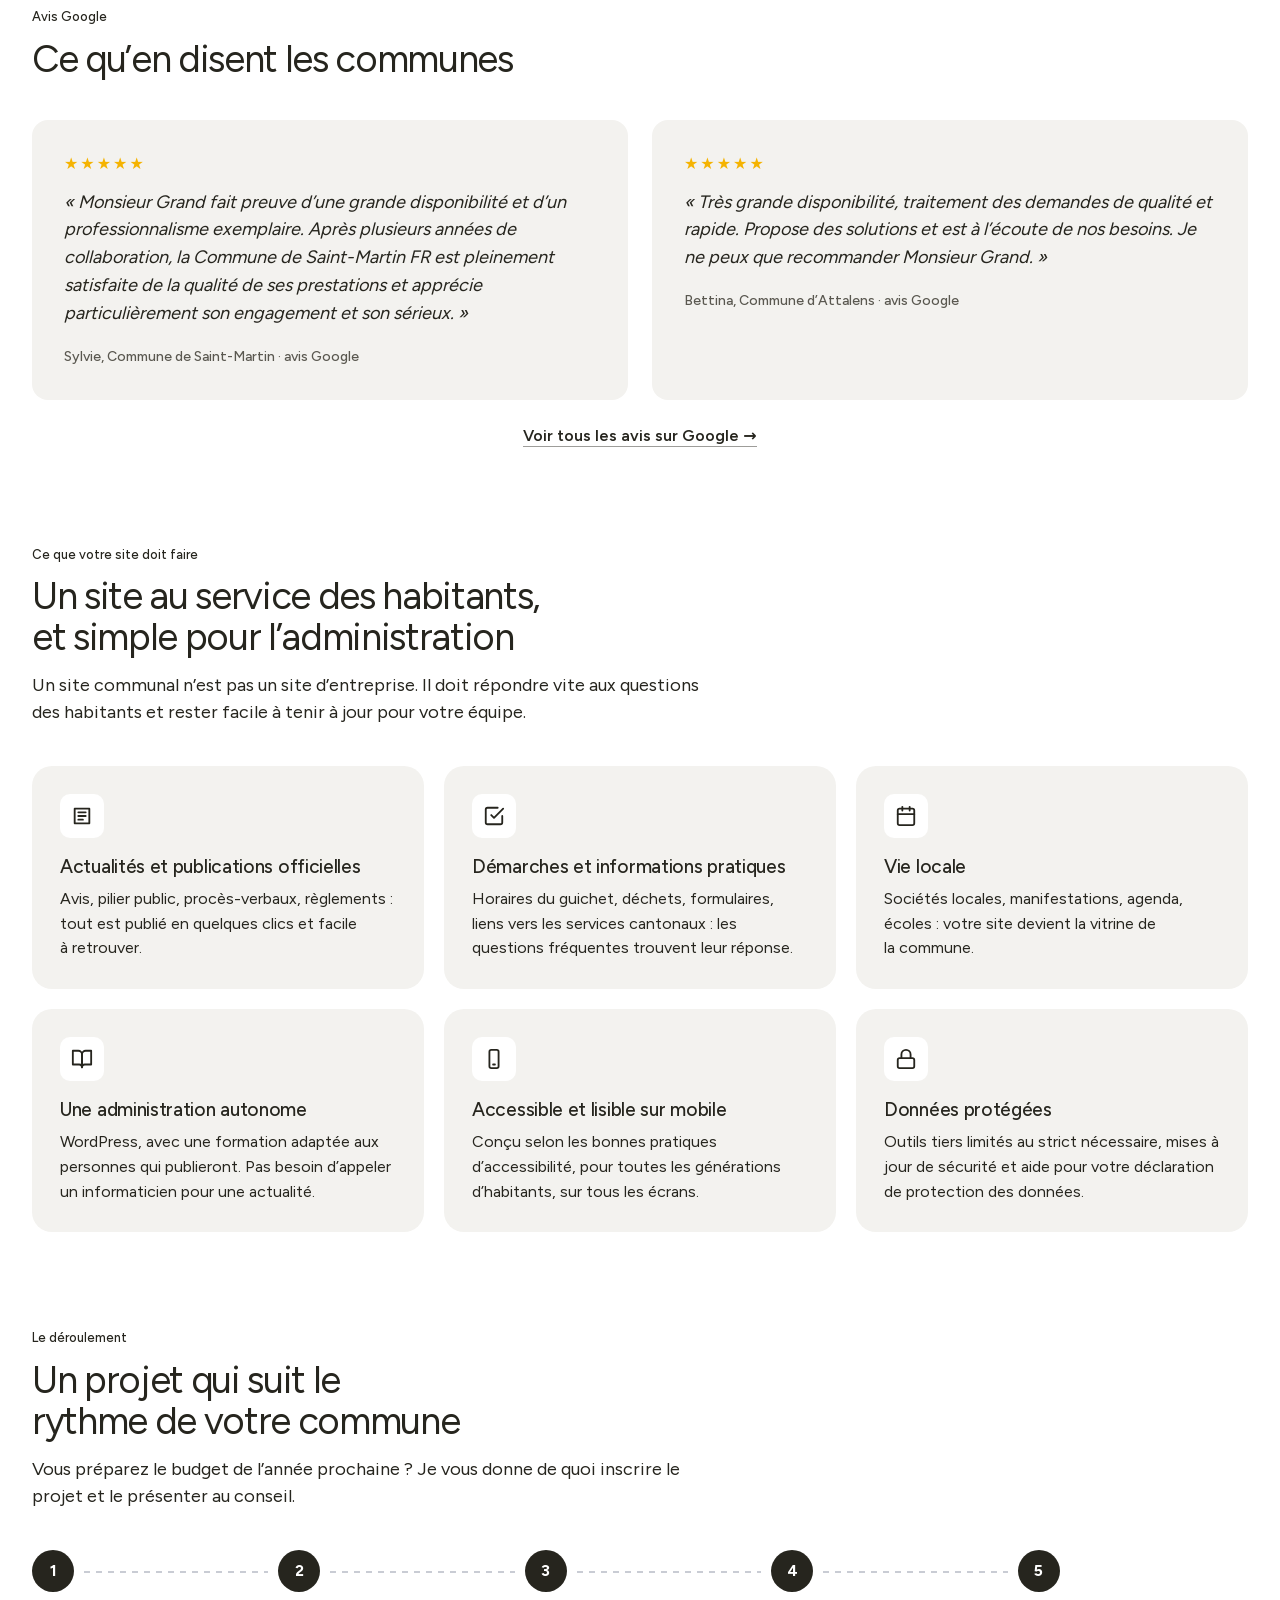
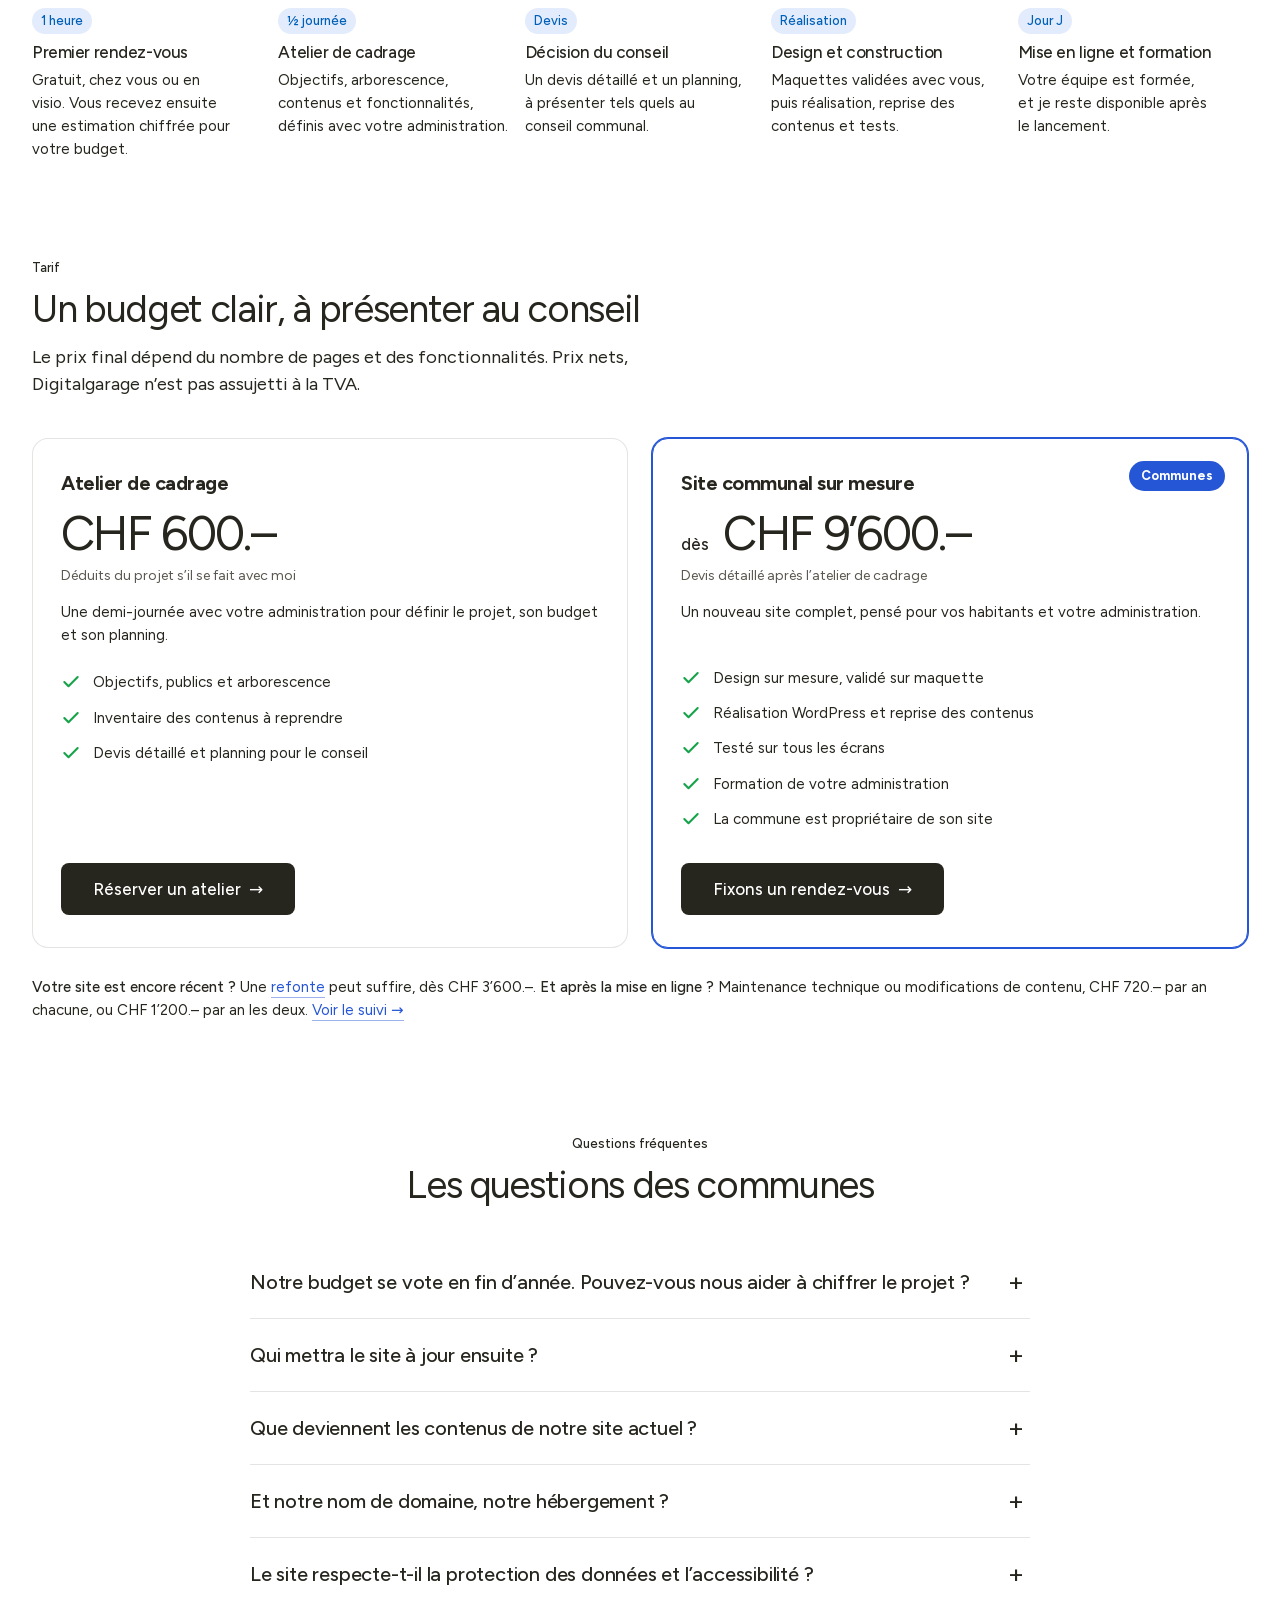
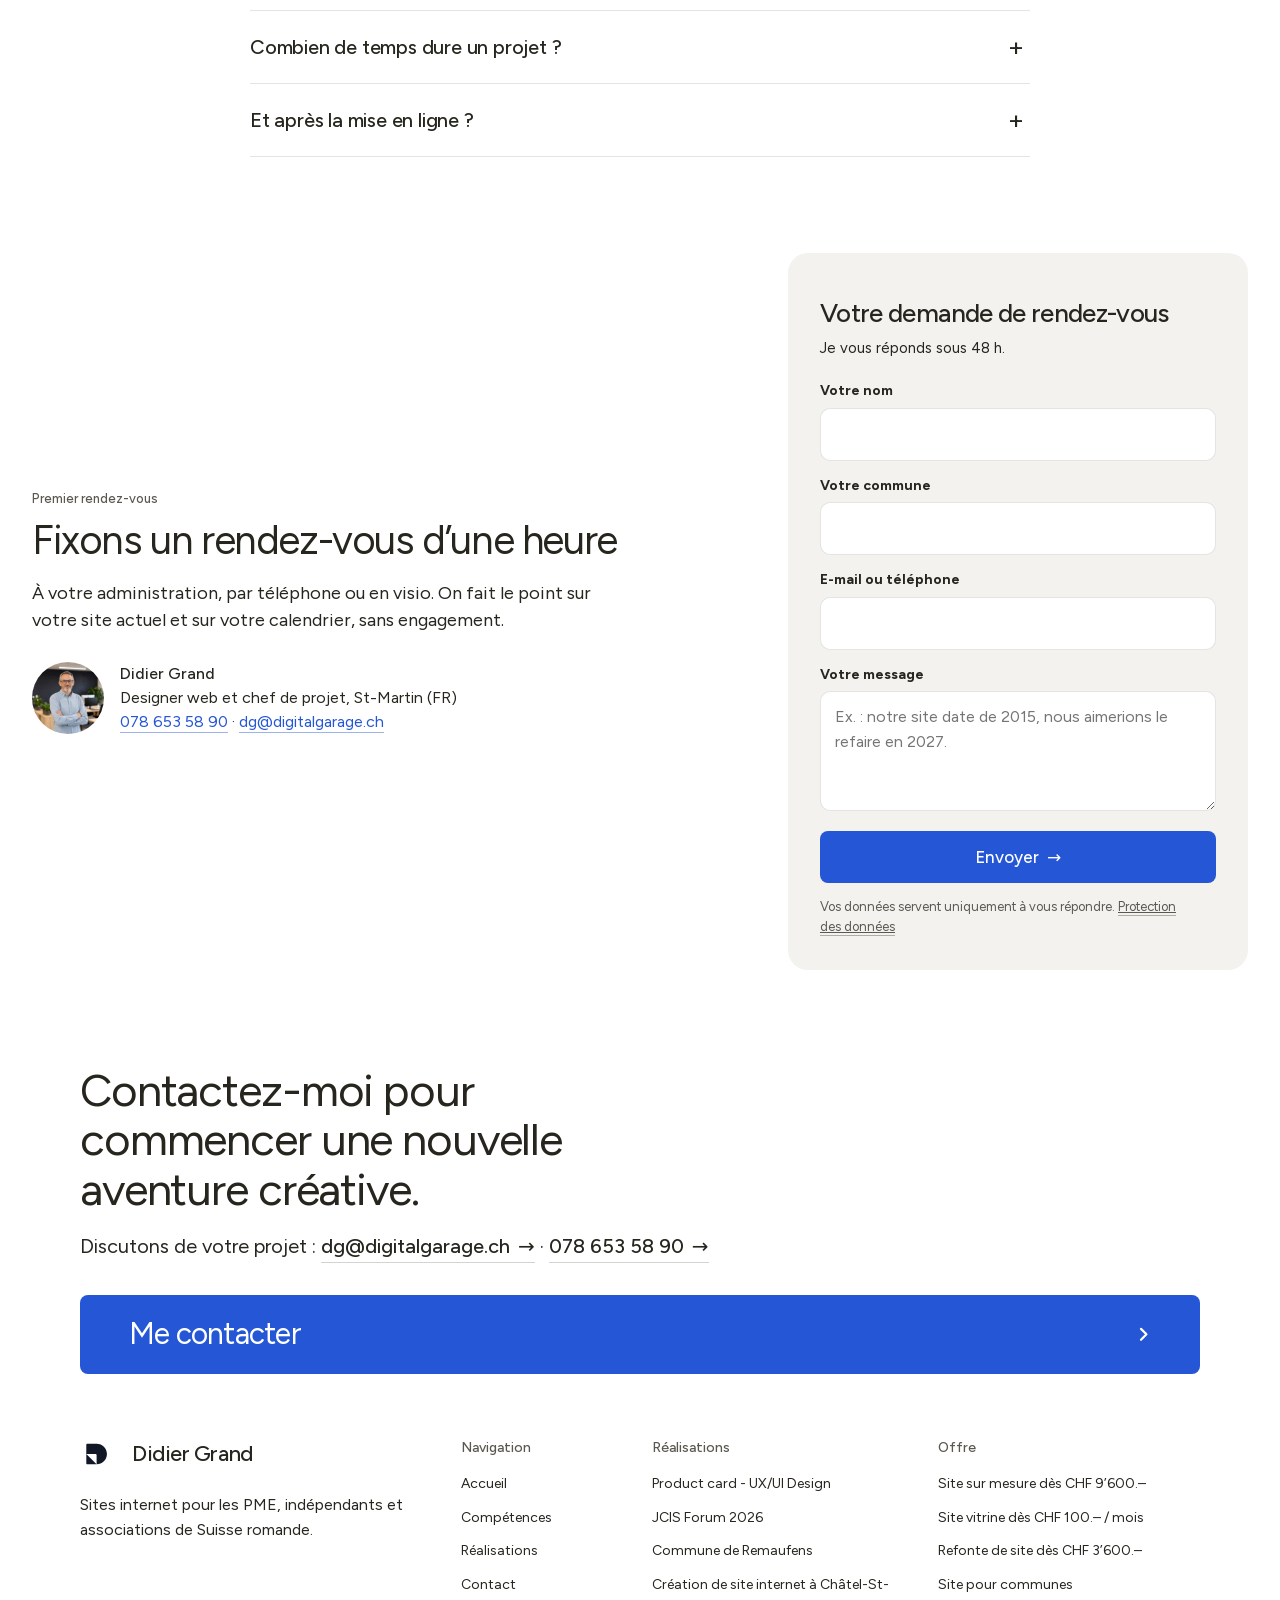
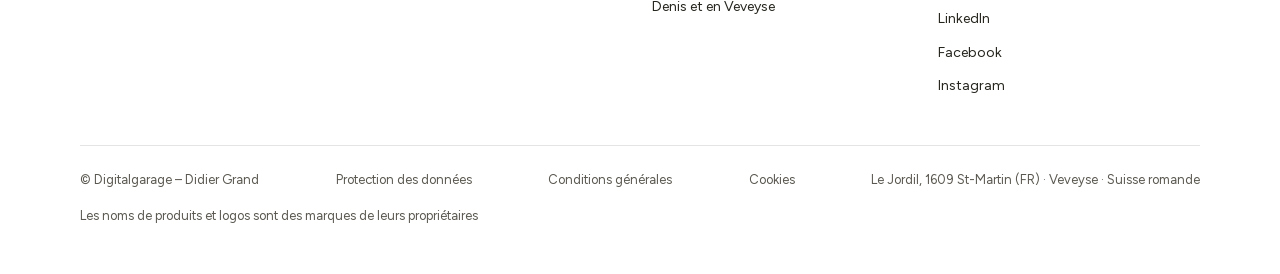
==== commit 3332df79: "add link commune" ====
--- a/communes.html
+++ b/communes.html
@@ -403,7 +403,7 @@
         </div>
         <div class="span-2 footer__col"><h3>Navigation</h3><ul><li><a href="./">Accueil</a></li><li><a href="./#competences">Compétences</a></li><li><a href="./#realisations">Réalisations</a></li><li><a href="contact">Contact</a></li></ul></div>
         <div class="span-3 footer__col"><h3>Réalisations</h3><ul><li><a href="projet-scott-product-card">Product card - UX/UI Design</a></li><li><a href="site-web-jcis-forum-2026">JCIS Forum 2026</a></li><li><a href="remaufens">Commune de Remaufens</a></li><li><a href="conception-site-web-chatel-st-denis-veveyse">Création de site internet à Châtel-St-Denis et en Veveyse</a></li></ul></div>
-        <div class="span-3 footer__col"><h3>Offre</h3><ul><li><a href="site-sur-mesure">Site sur mesure dès CHF 9’600.–</a></li><li><a href="site-vitrine">Site vitrine dès CHF 100.– / mois</a></li><li><a href="refonte">Refonte de site dès CHF 3’600.–</a></li><li><a href="https://www.linkedin.com/in/didiergrand/" target="_blank" rel="noopener">LinkedIn</a></li><li><a href="https://www.facebook.com/digitalgarage.ch" target="_blank" rel="noopener">Facebook</a></li><li><a href="https://www.instagram.com/digitalgarage.ch/" target="_blank" rel="noopener">Instagram</a></li></ul></div>
+        <div class="span-3 footer__col"><h3>Offre</h3><ul><li><a href="site-sur-mesure">Site sur mesure dès CHF 9’600.–</a></li><li><a href="site-vitrine">Site vitrine dès CHF 100.– / mois</a></li><li><a href="refonte">Refonte de site dès CHF 3’600.–</a></li><li><a href="communes">Site pour communes</a></li><li><a href="https://www.linkedin.com/in/didiergrand/" target="_blank" rel="noopener">LinkedIn</a></li><li><a href="https://www.facebook.com/digitalgarage.ch" target="_blank" rel="noopener">Facebook</a></li><li><a href="https://www.instagram.com/digitalgarage.ch/" target="_blank" rel="noopener">Instagram</a></li></ul></div>
       </div>
       <div class="footer__legal">
         <span>© Digitalgarage – Didier Grand</span>
